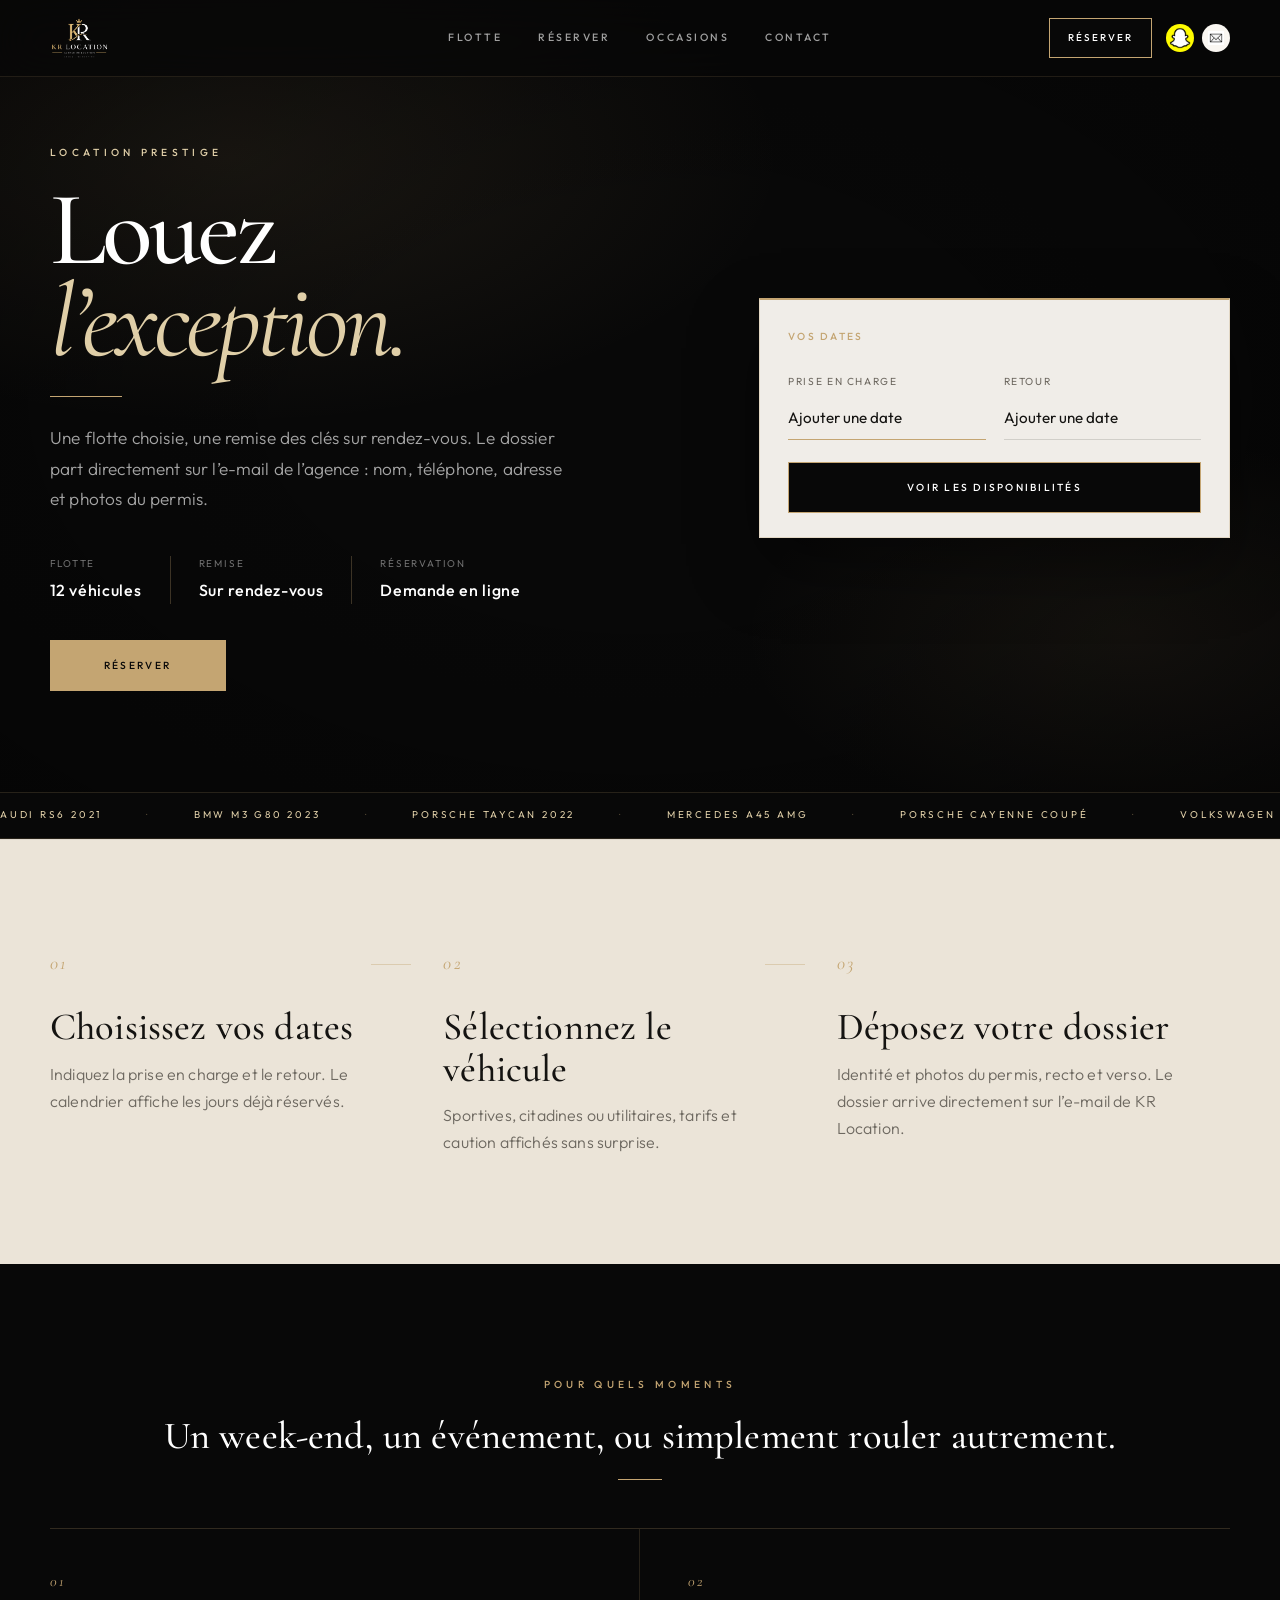
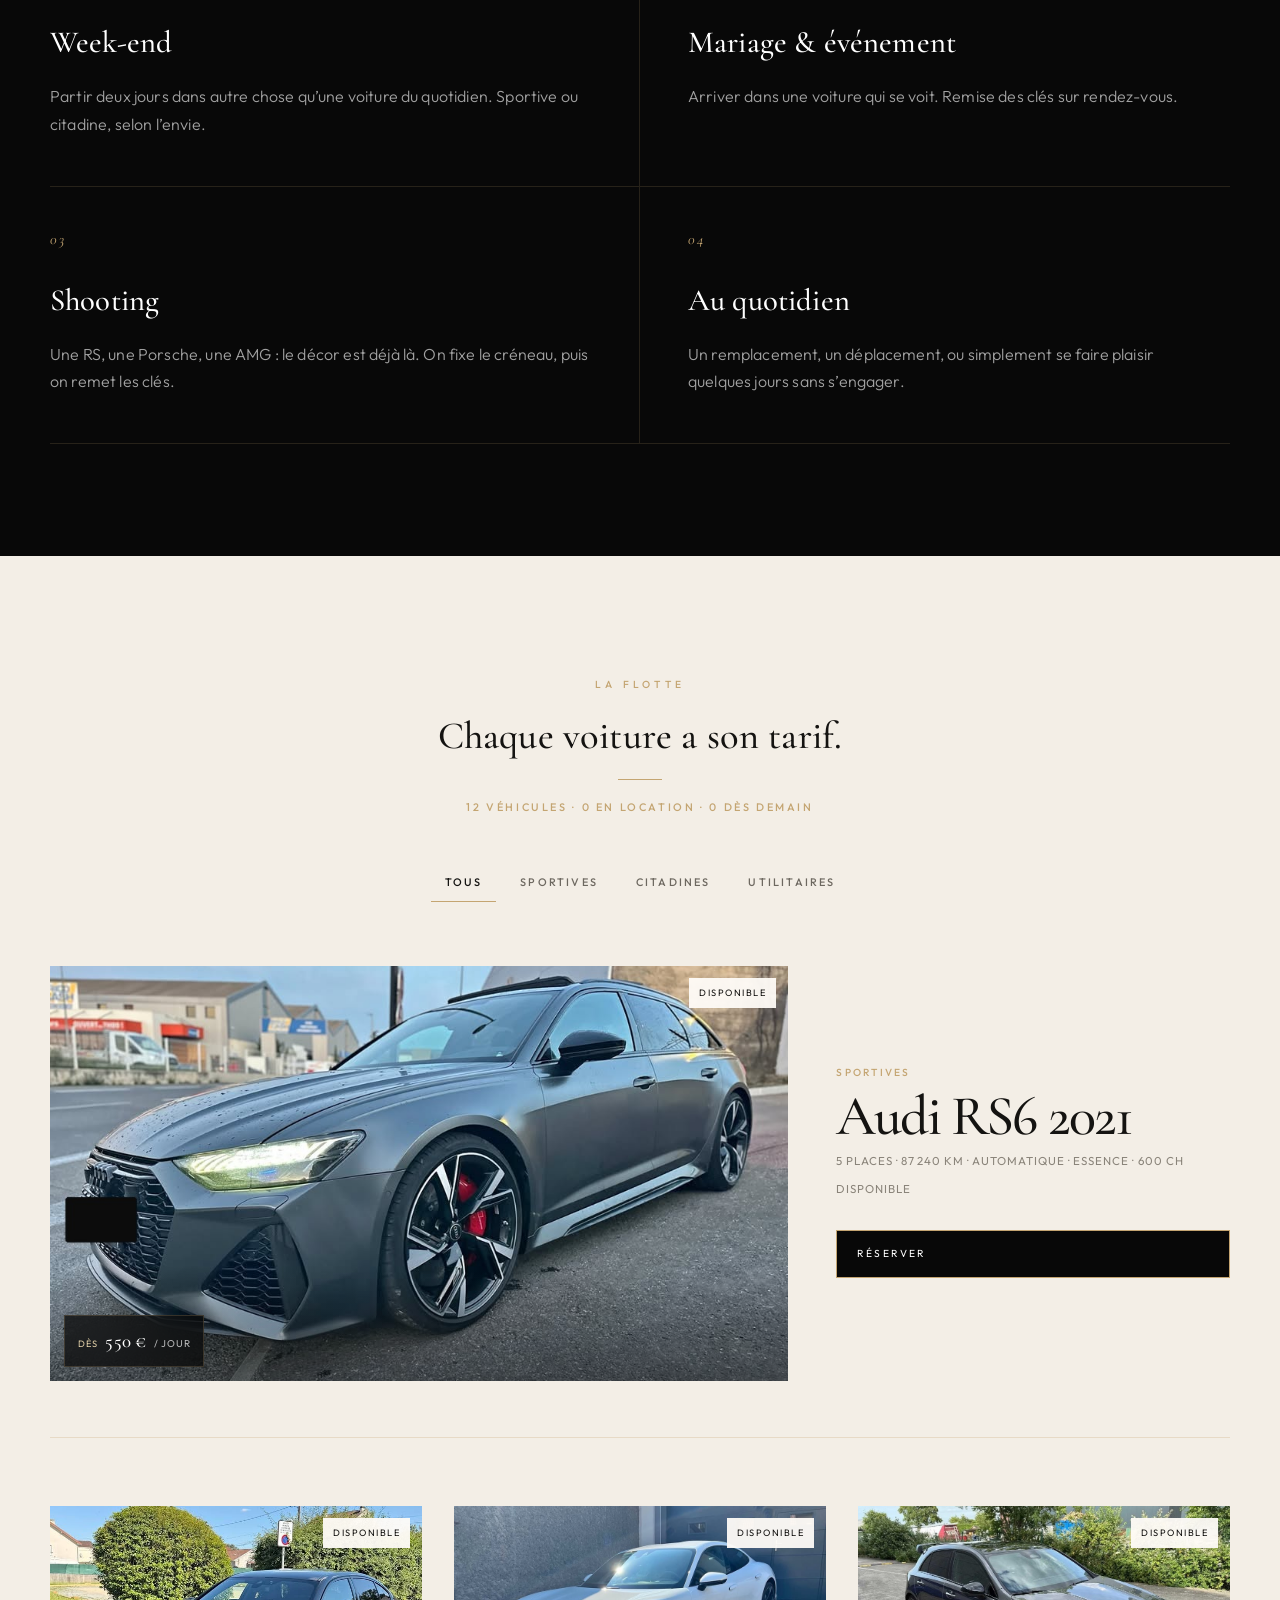
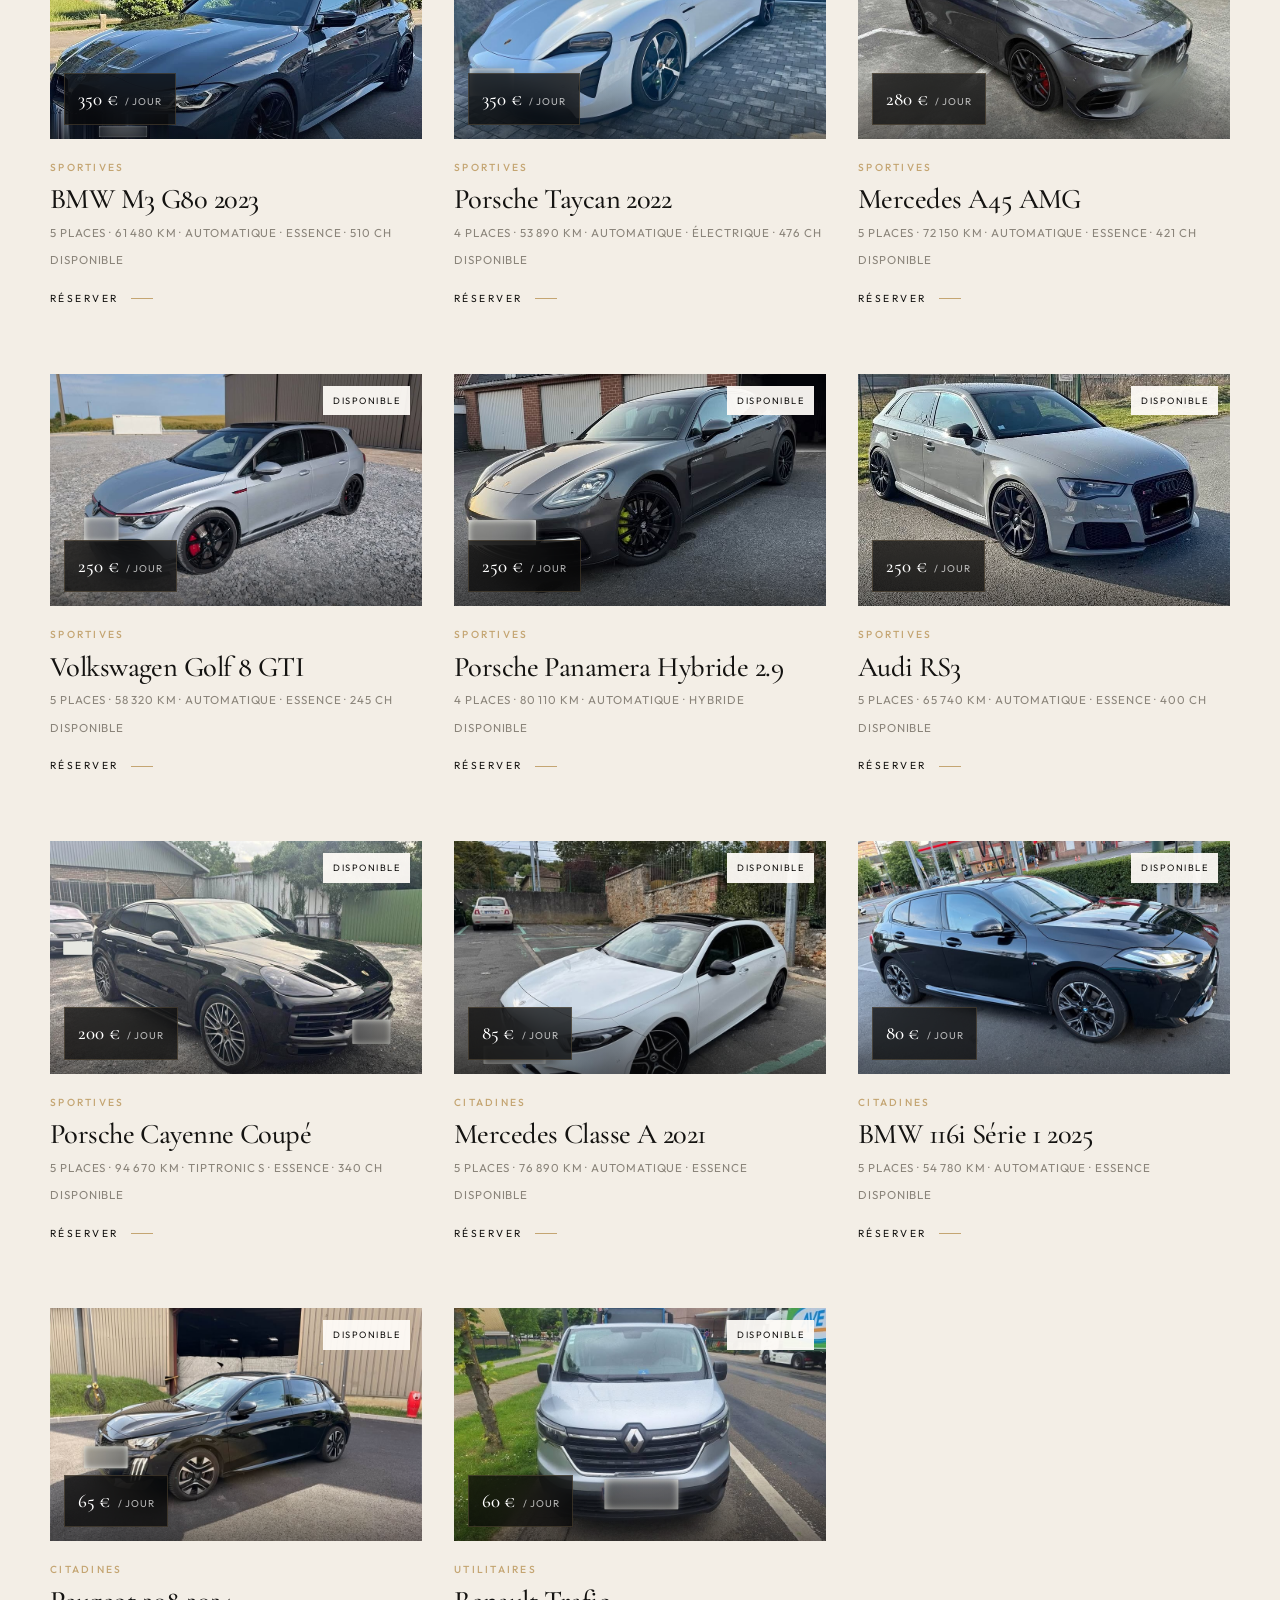
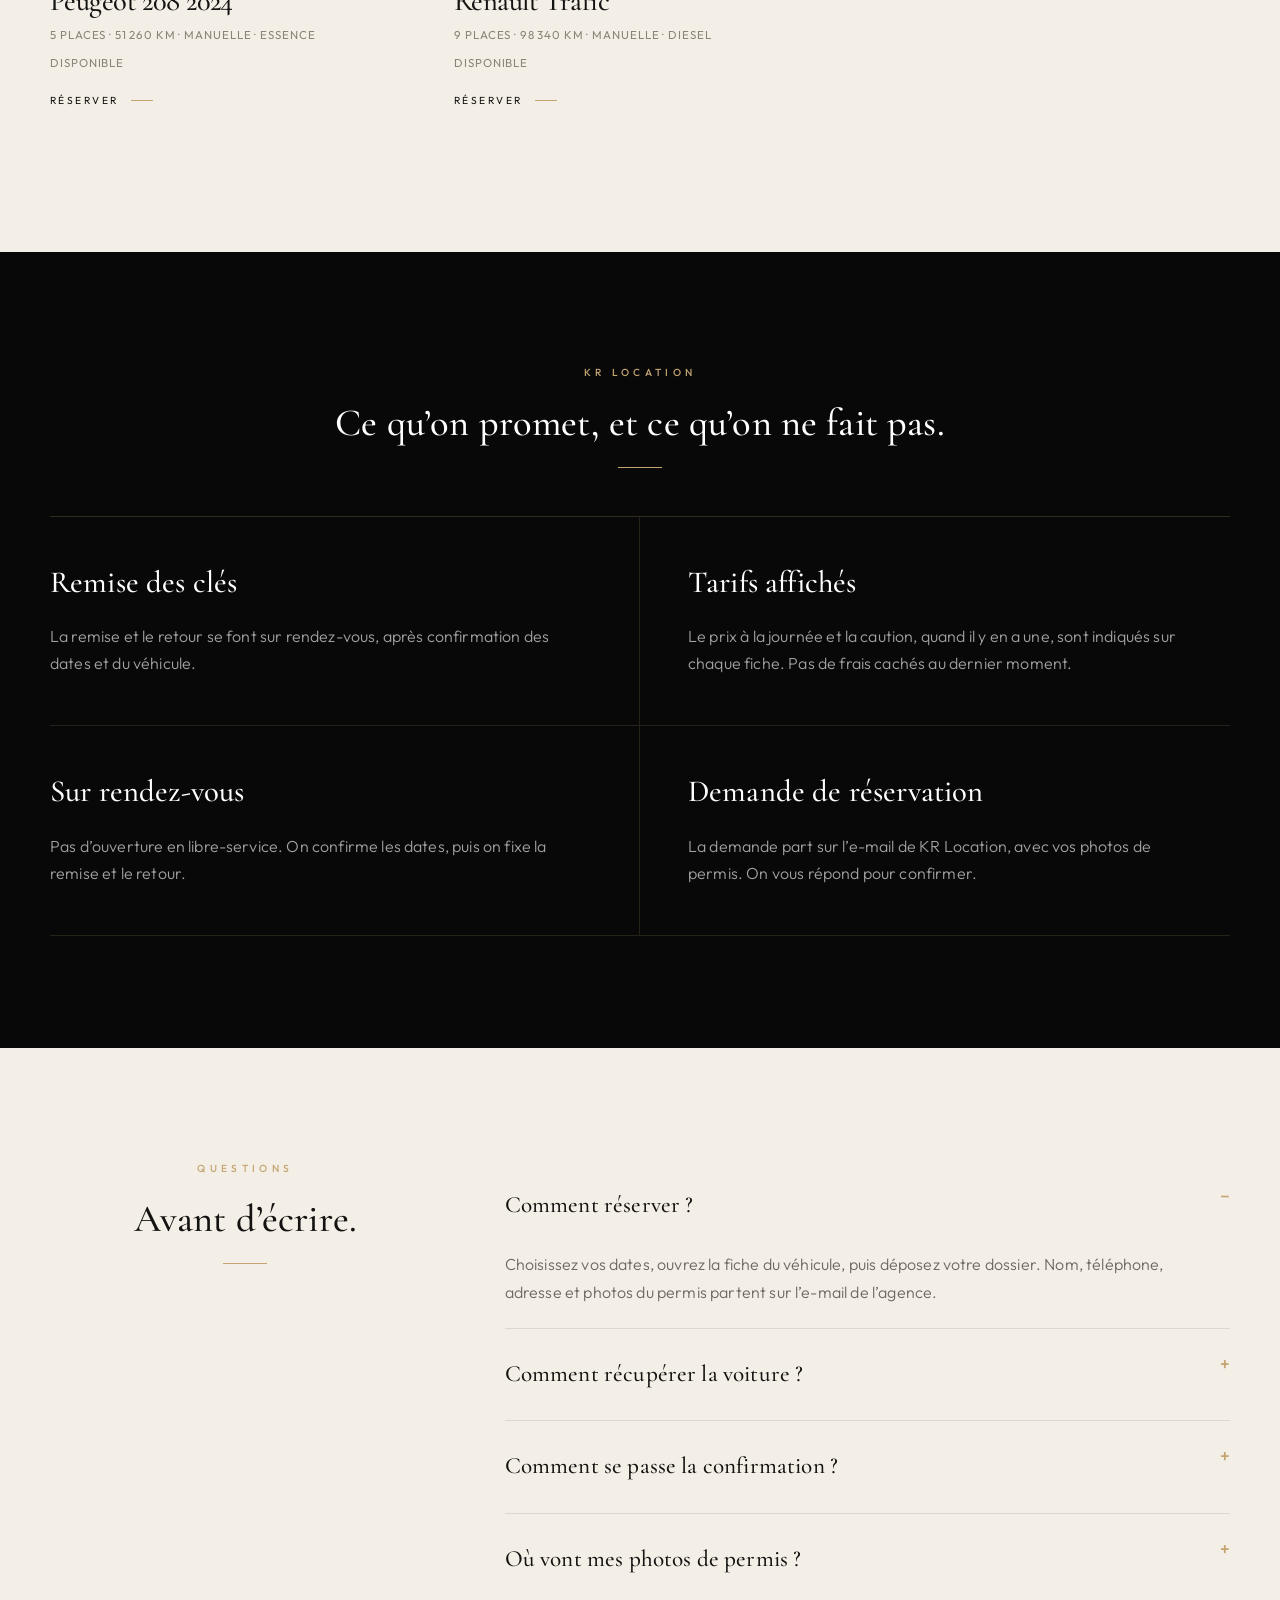
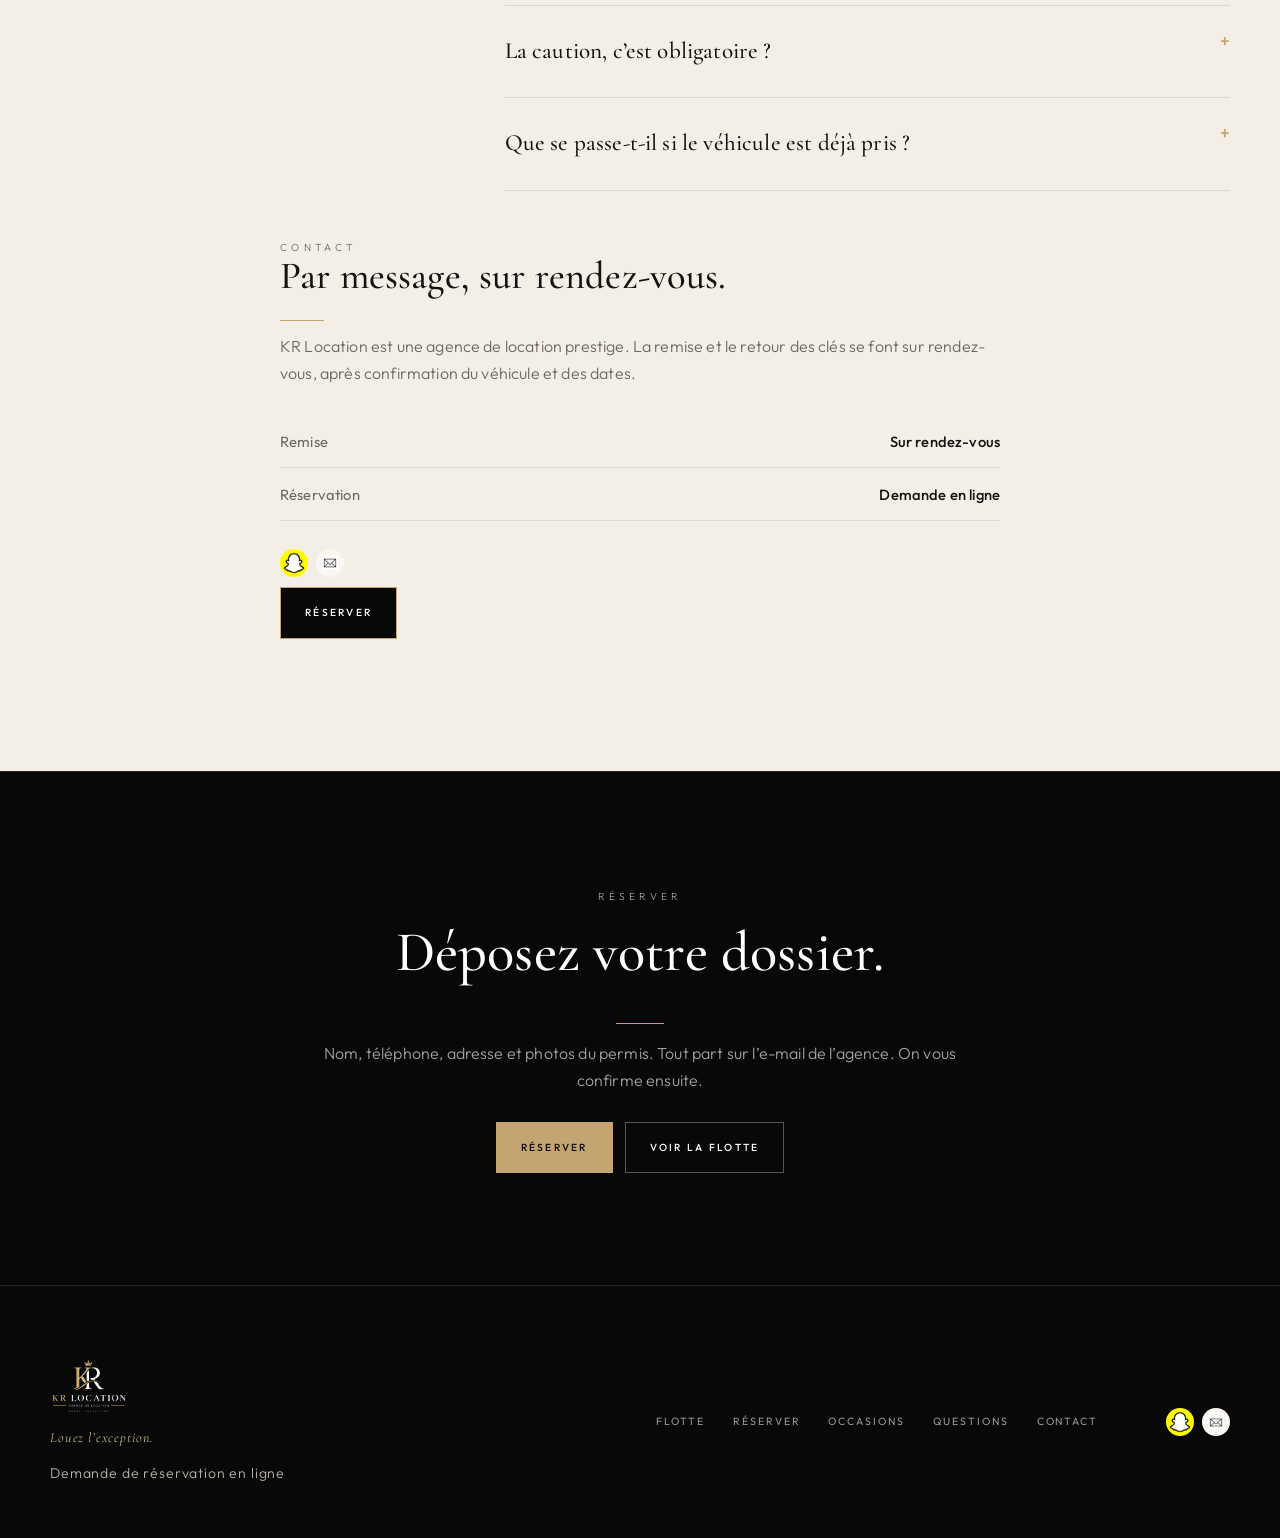
==== resa.html @ e31b3f76 "Publish a fresh booking URL so testers cannot keep the old license-number form. Co-authored-by: Curs" ====
<!DOCTYPE html>
<html lang="fr">
  <head>
    <meta charset="UTF-8" />
    <meta name="viewport" content="width=device-width, initial-scale=1.0" />
    <meta name="theme-color" content="#080808" />
    <meta http-equiv="Cache-Control" content="no-cache, no-store, must-revalidate" />
    <meta http-equiv="Pragma" content="no-cache" />
    <title>KR Location — Louez l’exception.</title>
    <meta
      name="description"
      content="Location de voitures prestige. Dossier en ligne : nom, téléphone, adresse et photos du permis, envoyé sur l’e-mail de KR Location. Remise des clés sur rendez-vous."
    />
    <link rel="preconnect" href="https://fonts.googleapis.com" />
    <link rel="preconnect" href="https://fonts.gstatic.com" crossorigin />
    <link
      href="https://fonts.googleapis.com/css2?family=Cormorant+Garamond:ital,wght@0,400;0,500;0,600;1,400;1,500;1,600&family=Outfit:wght@300;400;500;600&display=swap"
      rel="stylesheet"
    />
    <link rel="icon" type="image/png" href="images/logo.png?v=54" />
    <link rel="stylesheet" href="css/styles.css?v=55" />
  </head>
  <body>
    <div class="toast" id="dossierToast" hidden>
      <strong>Dossier reçu.</strong>
      <span>Nom, téléphone, adresse et photos du permis sont arrivés sur l’e-mail de KR Location.</span>
    </div>
    <div class="loader" id="pageLoader" aria-hidden="true">
      <img src="images/logo.png?v=54" alt="" />
      <span class="loader-line"></span>
    </div>

    <header class="header" id="siteHeader">
      <div class="wrap header-inner">
        <a class="logo" href="#top">
          <img src="images/logo-mark.png?v=54" alt="KR Location" />
        </a>
        <nav class="nav" id="siteNav" aria-label="Navigation principale">
          <a href="#flotte">Flotte</a>
          <a href="#reserver">Réserver</a>
          <a href="#occasions">Occasions</a>
          <a href="#contact">Contact</a>
        </nav>
        <div class="header-actions">
          <a class="btn btn-ghost" href="#reserver">Réserver</a>
          <div class="socials">
            <a class="social" id="snapLink" href="#" target="_blank" rel="noopener" aria-label="Ouvrir Snapchat">
              <img src="images/snapchat.png" alt="" />
            </a>
            <a class="social social-mail" id="mailLink" href="#" aria-label="Ouvrir l’e-mail">
              <img src="images/email.png" alt="" />
            </a>
          </div>
          <button class="menu-btn" id="menuBtn" type="button" aria-label="Ouvrir le menu" aria-expanded="false" aria-controls="siteNav">
            <span></span>
            <span></span>
          </button>
        </div>
      </div>
    </header>

    <section class="hero" id="top">
      <div class="hero-texture" aria-hidden="true"></div>
      <div class="wrap hero-layout">
        <div class="hero-copy">
          <p class="eyebrow hero-eyebrow">Location prestige</p>
          <h1>Louez<br /><em>l’exception.</em></h1>
          <p class="hero-lead">
            Une flotte choisie, une remise des clés sur rendez-vous.
            Le dossier part directement sur l’e-mail de l’agence : nom, téléphone, adresse et photos du permis.
          </p>
          <ul class="hero-facts">
            <li><span>Flotte</span><strong id="heroFleet"></strong></li>
            <li><span>Remise</span><strong>Sur rendez-vous</strong></li>
            <li><span>Réservation</span><strong>Demande en ligne</strong></li>
          </ul>
          <div class="hero-cta">
            <a class="btn btn-gold" href="#reserver">Réserver</a>
          </div>
        </div>
        <form class="datebar" id="reserver" autocomplete="off">
          <p class="datebar-label" id="datebarLabel">Vos dates</p>
          <input type="hidden" id="dateFrom" />
          <input type="hidden" id="dateTo" />
          <button type="button" class="date-field" id="dateFromBtn" data-pick="from">
            <span>Prise en charge</span>
            <strong id="dateFromText">Ajouter une date</strong>
          </button>
          <button type="button" class="date-field" id="dateToBtn" data-pick="to">
            <span>Retour</span>
            <strong id="dateToText">Ajouter une date</strong>
          </button>
          <div class="date-book" id="dateBook" hidden>
            <p class="date-book-hint" id="dateBookHint">Choisissez d’abord le jour de prise en charge, puis glissez jusqu’au retour.</p>
            <div class="calendar" id="heroCalendar"></div>
          </div>
          <button class="btn" type="submit">Voir les disponibilités</button>
        </form>
      </div>
    </section>

    <div class="ticker" aria-hidden="true">
      <div class="ticker-track" id="fleetTicker"></div>
    </div>

    <section class="steps">
      <div class="wrap steps-grid">
        <article data-reveal>
          <span>01</span>
          <h2>Choisissez vos dates</h2>
          <p>Indiquez la prise en charge et le retour. Le calendrier affiche les jours déjà réservés.</p>
        </article>
        <article data-reveal>
          <span>02</span>
          <h2>Sélectionnez le véhicule</h2>
          <p>Sportives, citadines ou utilitaires, tarifs et caution affichés sans surprise.</p>
        </article>
        <article data-reveal>
          <span>03</span>
          <h2>Déposez votre dossier</h2>
          <p>Identité et photos du permis, recto et verso. Le dossier arrive directement sur l’e-mail de KR Location.</p>
        </article>
      </div>
    </section>

    <section class="occasions" id="occasions">
      <div class="wrap">
        <header class="section-head is-dark" data-reveal>
          <p class="eyebrow">Pour quels moments</p>
          <h2>Un week-end, un événement, ou simplement rouler autrement.</h2>
        </header>
        <div class="occasions-grid">
          <article data-reveal>
            <span>01</span>
            <h3>Week-end</h3>
            <p>Partir deux jours dans autre chose qu’une voiture du quotidien. Sportive ou citadine, selon l’envie.</p>
          </article>
          <article data-reveal>
            <span>02</span>
            <h3>Mariage &amp; événement</h3>
            <p>Arriver dans une voiture qui se voit. Remise des clés sur rendez-vous.</p>
          </article>
          <article data-reveal>
            <span>03</span>
            <h3>Shooting</h3>
            <p>Une RS, une Porsche, une AMG : le décor est déjà là. On fixe le créneau, puis on remet les clés.</p>
          </article>
          <article data-reveal>
            <span>04</span>
            <h3>Au quotidien</h3>
            <p>Un remplacement, un déplacement, ou simplement se faire plaisir quelques jours sans s’engager.</p>
          </article>
        </div>
      </div>
    </section>

    <main id="flotte">
      <section class="catalogue">
        <div class="wrap">
          <header class="section-head" data-reveal>
            <p class="eyebrow">La flotte</p>
            <h2>Chaque voiture a son tarif.</h2>
            <p class="count" id="fleetCount"></p>
          </header>
          <div class="filters" id="filters"></div>
          <div class="grid" id="vehicleGrid"></div>
        </div>
      </section>
    </main>

    <section class="promises">
      <div class="wrap">
        <header class="section-head is-dark" data-reveal>
          <p class="eyebrow">KR Location</p>
          <h2>Ce qu’on promet, et ce qu’on ne fait pas.</h2>
        </header>
        <div class="promises-grid">
          <article data-reveal>
            <h3>Remise des clés</h3>
            <p>La remise et le retour se font sur rendez-vous, après confirmation des dates et du véhicule.</p>
          </article>
          <article data-reveal>
            <h3>Tarifs affichés</h3>
            <p>Le prix à la journée et la caution, quand il y en a une, sont indiqués sur chaque fiche. Pas de frais cachés au dernier moment.</p>
          </article>
          <article data-reveal>
            <h3>Sur rendez-vous</h3>
            <p>Pas d’ouverture en libre-service. On confirme les dates, puis on fixe la remise et le retour.</p>
          </article>
          <article data-reveal>
            <h3>Demande de réservation</h3>
            <p>La demande part sur l’e-mail de KR Location, avec vos photos de permis. On vous répond pour confirmer.</p>
          </article>
        </div>
      </div>
    </section>

    <section class="faq" id="faq">
      <div class="wrap faq-layout">
        <header class="section-head is-light" data-reveal>
          <p class="eyebrow">Questions</p>
          <h2>Avant d’écrire.</h2>
        </header>
        <div class="faq-list" data-reveal>
          <details open>
            <summary>Comment réserver ?</summary>
            <p>Choisissez vos dates, ouvrez la fiche du véhicule, puis déposez votre dossier. Nom, téléphone, adresse et photos du permis partent sur l’e-mail de l’agence.</p>
          </details>
          <details>
            <summary>Comment récupérer la voiture ?</summary>
            <p>Uniquement sur rendez-vous, après confirmation. Il n’y a pas de retrait sans échange de messages.</p>
          </details>
          <details>
            <summary>Comment se passe la confirmation ?</summary>
            <p>Après le dossier, on vous écrit pour valider les dates et fixer la remise des clés.</p>
          </details>
          <details>
            <summary>Où vont mes photos de permis ?</summary>
            <p>Elles sont envoyées avec le formulaire, en pièce jointe, sur l’e-mail de KR Location. Uniquement pour traiter la demande.</p>
          </details>
          <details>
            <summary>La caution, c’est obligatoire ?</summary>
            <p>Quand une caution est indiquée sur la fiche, elle s’applique. Si elle n’est pas affichée, on ne l’invente pas : le tarif reste celui de la fiche.</p>
          </details>
          <details>
            <summary>Que se passe-t-il si le véhicule est déjà pris ?</summary>
            <p>Le calendrier et les badges « En location » / « Réservé » le montrent. On vous propose alors un autre créneau, ou un autre véhicule disponible.</p>
          </details>
        </div>
      </div>
    </section>

    <section class="agency" id="contact">
      <div class="wrap agency-grid">
        <div class="agency-copy" data-reveal>
          <p class="eyebrow">Contact</p>
          <h2>Par message, sur rendez-vous.</h2>
          <p>
            KR Location est une agence de location prestige. La remise et le retour des clés
            se font sur rendez-vous, après confirmation du véhicule et des dates.
          </p>
          <ul>
            <li><span>Remise</span><strong>Sur rendez-vous</strong></li>
            <li><span>Réservation</span><strong>Demande en ligne</strong></li>
          </ul>
          <div class="socials">
            <a class="social" id="snapAgency" href="#" target="_blank" rel="noopener" aria-label="Ouvrir Snapchat">
              <img src="images/snapchat.png" alt="" />
            </a>
            <a class="social social-mail" id="mailAgency" href="#" aria-label="Ouvrir l’e-mail">
              <img src="images/email.png" alt="" />
            </a>
          </div>
          <a class="btn" href="#reserver">Réserver</a>
        </div>
      </div>
    </section>

    <section class="cta">
      <div class="wrap cta-inner" data-reveal>
        <p class="eyebrow">Réserver</p>
        <h2>Déposez votre dossier.</h2>
        <p>Nom, téléphone, adresse et photos du permis. Tout part sur l’e-mail de l’agence. On vous confirme ensuite.</p>
        <div class="cta-actions">
          <button class="btn btn-gold" type="button" id="bookingCta">Réserver</button>
          <a class="btn btn-light" href="#flotte">Voir la flotte</a>
        </div>
      </div>
    </section>

    <footer class="footer">
      <div class="wrap footer-grid">
        <div class="footer-brand">
          <img class="footer-logo" src="images/logo-mark.png?v=54" alt="KR Location" />
          <p class="footer-slogan">Louez l’exception.</p>
          <p>Demande de réservation en ligne</p>
        </div>
        <nav class="footer-nav" aria-label="Pied de page">
          <a href="#flotte">Flotte</a>
          <a href="#reserver">Réserver</a>
          <a href="#occasions">Occasions</a>
          <a href="#faq">Questions</a>
          <a href="#contact">Contact</a>
        </nav>
        <div class="socials">
          <a class="social" id="snapFooter" href="#" target="_blank" rel="noopener" aria-label="Ouvrir Snapchat">
            <img src="images/snapchat.png" alt="" />
          </a>
          <a class="social social-mail" id="mailFooter" href="#" aria-label="Ouvrir l’e-mail">
            <img src="images/email.png" alt="" />
          </a>
        </div>
      </div>
    </footer>

    <dialog class="modal" id="vehicleModal">
      <article class="sheet">
        <button class="close" type="button" id="modalClose" aria-label="Fermer"></button>
        <div class="sheet-media">
          <div class="sheet-photo">
            <button class="gallery-nav is-prev" type="button" id="modalPrev" aria-label="Photo précédente"></button>
            <img id="modalImage" alt="" draggable="false" />
            <button class="gallery-nav is-next" type="button" id="modalNext" aria-label="Photo suivante"></button>
          </div>
          <div class="thumbs" id="modalThumbs"></div>
        </div>
        <div class="sheet-body">
          <p class="tag" id="modalCategory"></p>
          <h3 id="modalName"></h3>
          <p id="modalStatus" class="modal-status"></p>
          <p id="modalKm" class="km"></p>
          <p id="modalBlurb" class="blurb"></p>
          <p class="pricing" id="modalPricing" hidden></p>
          <ul id="modalSpecs"></ul>
          <div class="book-box">
            <p class="book-title">Réserver ces dates</p>
            <div class="book-fields">
              <button type="button" class="date-field" id="modalFromBtn" data-pick="from">
                <span>Prise en charge</span>
                <strong id="modalFromText">Ajouter une date</strong>
              </button>
              <button type="button" class="date-field" id="modalToBtn" data-pick="to">
                <span>Retour</span>
                <strong id="modalToText">Ajouter une date</strong>
              </button>
            </div>
            <div class="calendar" id="modalCalendar"></div>
            <p class="book-note" id="modalBookNote"></p>
            <div class="contact-box">
              <button class="btn" type="button" id="openBookingBtn">Réserver</button>
            </div>
          </div>
        </div>
      </article>
    </dialog>

    <dialog class="modal booking-modal" id="bookingModal" aria-labelledby="bookingTitle">
      <article class="booking-sheet">
        <button class="close" type="button" id="bookingClose" aria-label="Fermer"></button>
        <div id="bookingFormWrap">
          <header class="booking-head">
            <p class="eyebrow">Réservation</p>
            <h2 id="bookingTitle">Votre dossier</h2>
            <p class="booking-recap" id="bookingRecap"></p>
          </header>
          <ol class="booking-steps" id="bookingSteps">
            <li class="is-on"><span>01</span> Identité</li>
            <li><span>02</span> Photos</li>
          </ol>
          <form
            class="booking-form"
            id="bookingForm"
            autocomplete="on"
            novalidate
            method="POST"
            enctype="multipart/form-data"
          >
            <input class="hp" type="text" name="_honey" tabindex="-1" autocomplete="off" />
            <input type="hidden" name="_captcha" value="false" />
            <input type="hidden" name="_template" value="table" />
            <input type="hidden" name="_subject" id="bookingSubject" />
            <input type="hidden" name="_next" id="bookingNext" />
            <input type="hidden" name="vehicule_id" id="bookingVehicleId" />
            <input type="hidden" name="Prise_en_charge" id="bookingFromField" />
            <input type="hidden" name="Retour" id="bookingToField" />
            <input type="hidden" name="Agence" value="KR Location" />
            <input type="hidden" name="Véhicule" id="bookingVehicleName" />

            <div class="booking-pane is-on" data-pane="1">
              <p class="booking-kicker">Location</p>
              <div class="booking-grid">
                <label class="field is-full">
                  <span>Véhicule</span>
                  <select name="vehicule" id="bookingVehicle" required>
                    <option value="">Choisir un véhicule</option>
                  </select>
                </label>
              </div>

              <p class="booking-kicker">Conducteur</p>
              <div class="booking-grid">
                <label class="field">
                  <span>Nom</span>
                  <input type="text" name="nom" autocomplete="family-name" required />
                </label>
                <label class="field">
                  <span>Prénom</span>
                  <input type="text" name="prenom" autocomplete="given-name" required />
                </label>
                <label class="field">
                  <span>Téléphone</span>
                  <input type="tel" name="telephone" autocomplete="tel" inputmode="tel" required />
                </label>
                <label class="field is-full">
                  <span>Adresse</span>
                  <input type="text" name="adresse" autocomplete="street-address" required />
                </label>
              </div>
            </div>

            <div class="booking-pane" data-pane="2">
              <p class="booking-note">Seulement deux photos à envoyer : permis recto et permis verso. Rien d’autre à taper.</p>
              <p class="booking-kicker">Photos du permis</p>
              <div class="booking-grid">
                <label class="file-field">
                  <input type="file" name="permis_recto" accept="image/jpeg,image/png,image/webp,image/heic" required />
                  <span>Permis — recto</span>
                  <strong data-file-name>Ajouter une photo</strong>
                  <img data-file-preview alt="" hidden />
                </label>
                <label class="file-field">
                  <input type="file" name="permis_verso" accept="image/jpeg,image/png,image/webp,image/heic" required />
                  <span>Permis — verso</span>
                  <strong data-file-name>Ajouter une photo</strong>
                  <img data-file-preview alt="" hidden />
                </label>
              </div>
              <p class="booking-kicker">Récapitulatif</p>
              <ul class="booking-send-recap" id="bookingSendRecap"></ul>
            </div>

            <p class="booking-error" id="bookingError" role="alert"></p>
            <div class="booking-actions">
              <button class="btn btn-ghost-dark" type="button" id="bookingBack" hidden>Retour</button>
              <button class="btn" type="button" id="bookingNextBtn">Continuer</button>
              <button class="btn btn-gold" type="submit" id="bookingSubmit" hidden>Envoyer le dossier</button>
              <p class="booking-legal">Nom, téléphone, adresse et photos du permis partent sur l’e-mail de KR Location. Ce n’est pas encore une confirmation.</p>
            </div>
          </form>
        </div>
        <div class="booking-done" id="bookingDone" hidden>
          <p class="eyebrow">Dossier reçu</p>
          <h2>Tout est arrivé sur l’e-mail de KR Location.</h2>
          <p>Nom, téléphone, adresse et photos du permis. On vous écrit pour confirmer les dates et fixer la remise des clés.</p>
          <button class="btn" type="button" id="bookingDoneClose">Fermer</button>
        </div>
      </article>
    </dialog>

    <script src="js/vehicles.js?v=55"></script>
    <script src="js/app.js?v=55"></script>
  </body>
</html>
---- css/styles.css ----
:root {
  --gold: #c4a572;
  --gold-soft: #e0cfa8;
  --gold-line: rgba(196, 165, 114, 0.28);
  --ink: #141311;
  --muted: #6d6860;
  --paper: #f3eee6;
  --paper-2: #ebe4d8;
  --white: #faf7f2;
  --black: #080808;
  --serif: "Cormorant Garamond", Georgia, serif;
  --sans: "Outfit", system-ui, sans-serif;
  --ease: cubic-bezier(0.22, 1, 0.36, 1);
}

* {
  box-sizing: border-box;
}

html {
  scroll-behavior: smooth;
  background: var(--black);
}

::selection {
  background: var(--gold);
  color: var(--black);
}

body {
  margin: 0;
  font-family: var(--sans);
  color: var(--ink);
  background: var(--paper);
  line-height: 1.7;
  font-weight: 400;
  letter-spacing: 0.01em;
  -webkit-font-smoothing: antialiased;
}

body.nav-open {
  overflow: hidden;
}

a {
  color: inherit;
  text-decoration: none;
}

img {
  display: block;
  max-width: 100%;
}

button,
input,
select,
textarea {
  font: inherit;
}

:focus-visible {
  outline: 1px solid var(--gold);
  outline-offset: 3px;
}

.wrap {
  width: min(1180px, calc(100% - 64px));
  margin: 0 auto;
}

.loader {
  position: fixed;
  inset: 0;
  z-index: 80;
  display: grid;
  place-items: center;
  align-content: center;
  gap: 22px;
  background: var(--black);
  transition: opacity 0.7s var(--ease), visibility 0.7s var(--ease);
}

.loader img {
  height: 88px;
  width: auto;
}

.loader-line {
  width: 88px;
  height: 1px;
  background: var(--gold);
  transform-origin: left center;
  animation: load-line 1.4s var(--ease) forwards;
}

.loader.is-done {
  opacity: 0;
  visibility: hidden;
  pointer-events: none;
}

@keyframes load-line {
  from {
    transform: scaleX(0);
  }
  to {
    transform: scaleX(1);
  }
}

.header {
  position: fixed;
  top: 0;
  left: 0;
  right: 0;
  z-index: 40;
  background: rgba(8, 8, 8, 0.72);
  backdrop-filter: blur(20px);
  border-bottom: 1px solid rgba(196, 165, 114, 0.14);
  transition: background 0.45s var(--ease), border-color 0.45s var(--ease);
}

.header.is-scrolled,
.header.is-open {
  background: rgba(8, 8, 8, 0.92);
  border-bottom-color: rgba(196, 165, 114, 0.22);
}

.header-inner {
  display: grid;
  grid-template-columns: 1fr auto 1fr;
  align-items: center;
  min-height: 76px;
  gap: 20px;
  transition: min-height 0.45s var(--ease);
}

.header.is-scrolled .header-inner {
  min-height: 64px;
}

.logo {
  justify-self: start;
}

.logo img {
  height: 42px;
  width: auto;
  transition: height 0.45s var(--ease);
}

.header.is-scrolled .logo img {
  height: 36px;
}

.nav {
  display: flex;
  align-items: center;
  justify-content: center;
  gap: 36px;
}

.header-actions {
  display: flex;
  align-items: center;
  justify-content: flex-end;
  gap: 14px;
}

.nav a {
  color: rgba(255, 255, 255, 0.62);
  font-size: 0.66rem;
  letter-spacing: 0.24em;
  text-transform: uppercase;
  font-weight: 500;
  position: relative;
  transition: color 0.25s ease;
}

.nav a::after {
  content: "";
  position: absolute;
  left: 0;
  right: 0;
  bottom: -8px;
  height: 1px;
  background: var(--gold);
  transform: scaleX(0);
  transform-origin: left;
  transition: transform 0.35s var(--ease);
}

.nav a:hover {
  color: #fff;
}

.nav a:hover::after {
  transform: scaleX(1);
}

.btn-ghost {
  display: inline-flex;
  background: transparent;
  color: #fff;
  border-color: rgba(196, 165, 114, 0.5);
  padding: 11px 18px;
}

.btn-ghost:hover {
  background: var(--gold);
  color: var(--black);
  border-color: var(--gold);
}

.socials {
  display: flex;
  align-items: center;
  gap: 8px;
}

.social {
  width: 28px;
  height: 28px;
  border-radius: 50%;
  overflow: hidden;
  display: grid;
  place-items: center;
  background: transparent;
  transition: transform 0.25s var(--ease), opacity 0.25s ease;
}

.social img {
  width: 100%;
  height: 100%;
  object-fit: cover;
}

.social-mail {
  background: var(--white);
  padding: 6px;
}

.social-mail img {
  object-fit: contain;
}

.social:hover {
  transform: translateY(-2px);
  opacity: 0.88;
}

.menu-btn {
  display: none;
  width: 40px;
  height: 40px;
  border: 0;
  background: transparent;
  cursor: pointer;
  position: relative;
}

.menu-btn span {
  position: absolute;
  left: 10px;
  right: 10px;
  height: 1px;
  background: #fff;
  transition: transform 0.3s var(--ease), top 0.3s var(--ease);
}

.menu-btn span:first-child {
  top: 16px;
}

.menu-btn span:last-child {
  top: 24px;
}

.header.is-open .menu-btn span:first-child {
  top: 20px;
  transform: rotate(45deg);
}

.header.is-open .menu-btn span:last-child {
  top: 20px;
  transform: rotate(-45deg);
}

.hero {
  position: relative;
  display: flex;
  align-items: center;
  color: #fff;
  overflow: hidden;
  min-height: min(88vh, 920px);
  padding: 132px 0 88px;
  background:
    radial-gradient(ellipse 90% 70% at 18% 20%, rgba(196, 165, 114, 0.1), transparent 48%),
    radial-gradient(ellipse 60% 50% at 88% 80%, rgba(196, 165, 114, 0.08), transparent 50%),
    #080808;
}

.hero-texture {
  position: absolute;
  inset: 0;
  background: radial-gradient(ellipse at center, transparent 30%, rgba(0, 0, 0, 0.35) 100%);
  pointer-events: none;
}

.hero-layout {
  position: relative;
  z-index: 1;
  display: grid;
  grid-template-columns: minmax(0, 1.15fr) minmax(320px, 0.85fr);
  gap: 72px;
  align-items: center;
  width: min(1180px, calc(100% - 64px));
}

.hero-copy {
  max-width: 40rem;
}

.eyebrow {
  margin: 0 0 22px;
  color: var(--gold);
  letter-spacing: 0.42em;
  text-transform: uppercase;
  font-size: 0.64rem;
  font-weight: 500;
}

.hero-eyebrow {
  color: var(--gold-soft);
  animation: fade-up 1s 0.12s both;
}

.hero-copy h1::after {
  content: "";
  display: block;
  width: 72px;
  height: 1px;
  margin: 28px 0 0;
  background: var(--gold);
}

h1 {
  margin: 0 0 26px;
  font-family: var(--serif);
  font-size: clamp(3.6rem, 8.2vw, 6.6rem);
  font-weight: 500;
  line-height: 0.88;
  letter-spacing: -0.038em;
}

.hero h1 {
  color: #fff;
  animation: fade-up 1s 0.24s both;
}

.hero h1 em {
  font-style: italic;
  color: var(--gold-soft);
  font-weight: 400;
}

.hero-lead {
  margin: 0 0 42px;
  max-width: 32rem;
  color: rgba(255, 255, 255, 0.64);
  font-size: 1.08rem;
  font-weight: 300;
  line-height: 1.75;
  animation: fade-up 1s 0.38s both;
}

.hero-facts {
  display: flex;
  flex-wrap: wrap;
  gap: 28px;
  margin: 0;
  padding: 0;
  list-style: none;
  animation: fade-up 1s 0.5s both;
}

.hero-facts li {
  display: grid;
  gap: 4px;
  padding-right: 28px;
  border-right: 1px solid rgba(196, 165, 114, 0.28);
}

.hero-facts li:last-child {
  padding-right: 0;
  border-right: 0;
}

.hero-facts span {
  font-size: 0.62rem;
  letter-spacing: 0.18em;
  text-transform: uppercase;
  color: rgba(255, 255, 255, 0.42);
}

.hero-facts strong {
  font-weight: 500;
  letter-spacing: 0.04em;
}

.hero-cta {
  margin-top: 36px;
  animation: fade-up 1s 0.58s both;
}

.hero-cta .btn {
  min-width: 176px;
}

@keyframes fade-up {
  from {
    opacity: 0;
    transform: translateY(18px);
  }
  to {
    opacity: 1;
    transform: translateY(0);
  }
}

.datebar {
  display: grid;
  grid-template-columns: 1fr 1fr;
  gap: 18px;
  align-items: end;
  padding: 28px 28px 24px;
  background: rgba(250, 247, 242, 0.96);
  color: var(--ink);
  text-align: left;
  border: 1px solid rgba(196, 165, 114, 0.3);
  border-top: 2px solid var(--gold);
  box-shadow: 0 28px 64px rgba(0, 0, 0, 0.38);
  animation: fade-up 1s 0.56s both;
  position: relative;
  backdrop-filter: blur(18px);
}

.datebar .btn {
  grid-column: 1 / -1;
  margin-top: 4px;
}

.datebar-label {
  grid-column: 1 / -1;
  margin: 0;
  color: var(--gold);
  letter-spacing: 0.22em;
  text-transform: uppercase;
  font-size: 0.64rem;
  font-weight: 500;
  cursor: pointer;
}

.date-field {
  appearance: none;
  width: 100%;
  display: grid;
  gap: 6px;
  margin: 0;
  padding: 10px 0 0;
  border: 0;
  background: transparent;
  color: inherit;
  text-align: left;
  cursor: pointer;
}

.date-field span {
  font-size: 0.64rem;
  letter-spacing: 0.16em;
  text-transform: uppercase;
  color: var(--muted);
}

.date-field strong {
  display: block;
  min-height: 1.4em;
  padding: 8px 0;
  border-bottom: 1px solid rgba(22, 21, 19, 0.14);
  font-weight: 400;
  font-size: 0.95rem;
}

.date-field.is-on strong,
.date-field:hover strong {
  border-bottom-color: var(--gold);
}

.date-book {
  grid-column: 1 / -1;
  padding: 16px 2px 4px;
  border-top: 1px solid rgba(22, 21, 19, 0.08);
}

.date-book-hint {
  margin: 0 0 12px;
  color: var(--muted);
  font-size: 0.78rem;
  font-weight: 300;
}

.btn {
  appearance: none;
  border: 1px solid var(--gold);
  background: var(--black);
  color: #fff;
  padding: 16px 24px;
  letter-spacing: 0.22em;
  text-transform: uppercase;
  font-size: 0.64rem;
  font-weight: 500;
  cursor: pointer;
  transition: background 0.35s ease, color 0.35s ease, transform 0.35s var(--ease), box-shadow 0.35s ease;
  white-space: nowrap;
  display: inline-flex;
  align-items: center;
  justify-content: center;
}

.btn[hidden] {
  display: none !important;
}

.btn:hover {
  background: var(--gold);
  color: var(--black);
  box-shadow: 0 12px 32px rgba(196, 165, 114, 0.28);
}

.btn:disabled {
  opacity: 0.42;
  cursor: not-allowed;
  pointer-events: none;
}

.steps {
  padding: 96px 0;
  background: var(--paper-2);
  border-top: 1px solid rgba(22, 21, 19, 0.05);
}

.steps-grid {
  display: grid;
  grid-template-columns: repeat(3, 1fr);
  gap: 0;
}

.steps article {
  padding: 12px 48px 12px 0;
  position: relative;
}

.steps article:not(:last-child)::after {
  content: "";
  position: absolute;
  top: 28px;
  right: 32px;
  width: 40px;
  height: 1px;
  background: var(--gold);
  opacity: 0.4;
}

.steps article span {
  display: block;
  margin-bottom: 28px;
  color: var(--gold);
  font-family: var(--serif);
  font-size: 1.15rem;
  font-style: italic;
  letter-spacing: 0.12em;
  border: 0;
  width: auto;
  height: auto;
  place-items: unset;
}

.steps h2,
.section-head h2,
.agency-copy h2 {
  margin: 0 0 12px;
  font-family: var(--serif);
  font-size: clamp(1.85rem, 3vw, 2.55rem);
  font-weight: 500;
  line-height: 1.08;
}

.steps p,
.agency-copy > p {
  margin: 0;
  color: var(--muted);
  font-weight: 300;
}

.catalogue {
  padding: 120px 0 132px;
}

.section-head {
  text-align: center;
  margin-bottom: 48px;
}

.section-head h2::after {
  content: "";
  display: block;
  width: 44px;
  height: 1px;
  margin: 22px auto 0;
  background: var(--gold);
}

.count {
  margin: 18px 0 0;
  color: var(--gold);
  font-size: 0.68rem;
  letter-spacing: 0.24em;
  text-transform: uppercase;
  font-weight: 500;
}

.filters {
  display: flex;
  justify-content: center;
  flex-wrap: wrap;
  gap: 10px;
  margin-bottom: 64px;
}

.filters button {
  border: 0;
  border-bottom: 1px solid transparent;
  background: transparent;
  padding: 8px 14px 10px;
  color: var(--muted);
  cursor: pointer;
  font-size: 0.68rem;
  font-weight: 500;
  letter-spacing: 0.2em;
  text-transform: uppercase;
  border-radius: 0;
  transition: color 0.25s ease, border-color 0.25s ease;
}

.filters button:hover {
  color: var(--ink);
  border-color: rgba(196, 165, 114, 0.4);
}

.filters button.active {
  color: var(--ink);
  background: transparent;
  border-bottom-color: var(--gold);
}

.grid {
  display: grid;
  grid-template-columns: repeat(3, 1fr);
  gap: 56px 32px;
}

.card {
  background: transparent;
  cursor: pointer;
  display: flex;
  flex-direction: column;
  min-width: 0;
  transition: transform 0.45s var(--ease);
}

.card:hover {
  transform: translateY(-6px);
}

.card.is-featured {
  grid-column: 1 / -1;
  display: grid;
  grid-template-columns: 1.5fr 0.8fr;
  gap: 0 48px;
  align-items: center;
  padding-bottom: 56px;
  margin-bottom: 12px;
  border-bottom: 1px solid var(--gold-line);
}

.card.is-featured:hover {
  transform: none;
}

.card.is-featured .body {
  align-content: center;
}

.card .media {
  position: relative;
  overflow: hidden;
  background: #0c0c0c;
  margin-bottom: 20px;
  aspect-ratio: 16 / 10;
  transition: box-shadow 0.5s var(--ease);
}

.card.is-featured .media {
  aspect-ratio: 16 / 9;
  margin-bottom: 0;
}

.card:hover .media {
  box-shadow: inset 0 0 0 1px rgba(196, 165, 114, 0.7);
}

.card .media::before {
  content: "";
  position: absolute;
  inset: 0;
  z-index: 2;
}

.card .media::after {
  content: "";
  position: absolute;
  inset: auto 0 0;
  height: 28%;
  z-index: 2;
  background: linear-gradient(180deg, transparent, rgba(11, 11, 11, 0.5));
  pointer-events: none;
}

.price-badge {
  position: absolute;
  left: 14px;
  bottom: 14px;
  z-index: 3;
  pointer-events: none;
  margin: 0;
  display: flex;
  align-items: baseline;
  gap: 7px;
  padding: 9px 13px;
  background: rgba(8, 8, 8, 0.72);
  color: #fff;
  backdrop-filter: blur(14px);
  border: 1px solid rgba(196, 165, 114, 0.22);
}

.price-badge em {
  font-style: normal;
  font-size: 0.58rem;
  letter-spacing: 0.14em;
  text-transform: uppercase;
  color: var(--gold-soft);
}

.price-badge strong {
  font-family: var(--serif);
  font-size: 1.18rem;
  font-weight: 500;
}

.price-badge span {
  font-size: 0.62rem;
  letter-spacing: 0.08em;
  text-transform: uppercase;
  color: rgba(255, 255, 255, 0.7);
}

.status-badge {
  position: absolute;
  top: 12px;
  right: 12px;
  z-index: 3;
  pointer-events: none;
  margin: 0;
  padding: 7px 10px;
  font-size: 0.58rem;
  letter-spacing: 0.16em;
  text-transform: uppercase;
  background: rgba(255, 252, 248, 0.94);
  color: var(--ink);
}

.status-badge.is-busy {
  background: var(--black);
  color: var(--gold-soft);
}

.status-badge.is-out {
  background: #8a4b3a;
  color: #fff6ee;
}

.status-badge.is-soon {
  background: var(--gold);
  color: var(--black);
}

.card .media img {
  width: 100%;
  height: 100%;
  object-fit: cover;
  pointer-events: none;
  user-select: none;
  -webkit-user-select: none;
  -webkit-user-drag: none;
  -webkit-touch-callout: none;
  transition: transform 0.9s var(--ease);
}

.card.photo-contain .media img {
  object-fit: contain;
}

.card:hover .media img {
  transform: scale(1.045);
}

.card:hover .more {
  color: var(--gold);
}

.card .body {
  display: grid;
  gap: 8px;
}

.card.is-featured .body {
  padding: 8px 0 4px;
}

.tag {
  margin: 0;
  color: var(--gold);
  font-size: 0.64rem;
  letter-spacing: 0.22em;
  text-transform: uppercase;
  font-weight: 500;
}

.card h3,
.sheet-body h3 {
  margin: 0;
  font-family: var(--serif);
  font-size: 1.78rem;
  font-weight: 500;
  line-height: 1.08;
  letter-spacing: -0.02em;
}

.card.is-featured h3 {
  font-size: clamp(2.4rem, 4.4vw, 3.8rem);
  line-height: 0.96;
  letter-spacing: -0.035em;
}

.km {
  margin: 0;
  font-size: 0.9rem;
  letter-spacing: 0.04em;
}

.blurb {
  margin: 2px 0 0;
  color: var(--muted);
  font-size: 0.95rem;
  font-weight: 300;
}

.meta {
  margin: 0;
  color: #8a847a;
  font-size: 0.72rem;
  letter-spacing: 0.08em;
  text-transform: uppercase;
}

.pricing {
  margin: 8px 0 0;
  font-family: var(--serif);
}

.pricing strong {
  font-size: 1.5rem;
  font-weight: 500;
}

.pricing span {
  display: block;
  color: var(--muted);
  font-family: var(--sans);
  font-size: 0.8rem;
  margin-top: 2px;
}

.more {
  margin-top: 12px;
  color: var(--ink);
  font-size: 0.64rem;
  letter-spacing: 0.24em;
  text-transform: uppercase;
  display: inline-flex;
  align-items: center;
  gap: 12px;
}

.more::after {
  content: "";
  width: 22px;
  height: 1px;
  background: var(--gold);
  transition: width 0.3s var(--ease);
}

.card:hover .more::after {
  width: 36px;
}

.card.is-featured .more {
  margin-top: 24px;
  border: 1px solid var(--gold);
  background: var(--black);
  color: #fff;
  padding: 14px 20px;
  gap: 0;
}

.card.is-featured .more::after {
  display: none;
}

.card.is-featured:hover .more {
  background: var(--gold);
  color: var(--black);
}

.agency {
  padding: 0 0 132px;
}

.agency-grid {
  max-width: 720px;
}

.agency-copy h2::after {
  content: "";
  display: block;
  width: 44px;
  height: 1px;
  margin: 22px 0 0;
  background: var(--gold);
}

.agency-copy ul {
  list-style: none;
  padding: 0;
  margin: 28px 0;
}

.agency-copy li {
  display: flex;
  justify-content: space-between;
  gap: 16px;
  padding: 14px 0;
  box-shadow: inset 0 -1px 0 rgba(22, 21, 19, 0.08);
  color: var(--muted);
  font-size: 0.92rem;
}

.agency-copy li strong {
  color: var(--ink);
  font-weight: 500;
}

.agency-copy .btn {
  margin-top: 10px;
  width: max-content;
}

#flotte,
#contact,
#reserver,
#occasions,
#faq {
  scroll-margin-top: 88px;
}

.footer {
  background: var(--black);
  color: #b7b2a8;
  padding: 72px 0 52px;
  border-top: 1px solid rgba(196, 165, 114, 0.18);
}

.footer-slogan {
  font-family: var(--serif);
  font-style: italic;
  font-size: 1.45rem;
  color: var(--gold-soft);
  letter-spacing: 0;
}

.footer-grid {
  display: grid;
  grid-template-columns: 1.2fr 1fr auto;
  gap: 32px;
  align-items: center;
}

.footer-brand {
  display: grid;
  gap: 12px;
}

.footer-logo {
  height: 56px;
  width: auto;
}

.footer p {
  margin: 0;
  font-weight: 300;
  letter-spacing: 0.06em;
  font-size: 0.88rem;
}

.footer-nav {
  display: flex;
  gap: 28px;
}

.footer-nav a {
  font-size: 0.66rem;
  letter-spacing: 0.18em;
  text-transform: uppercase;
  color: rgba(255, 255, 255, 0.58);
  transition: color 0.25s ease;
}

.footer-nav a:hover {
  color: var(--gold-soft);
}

.modal {
  border: 0;
  padding: 0;
  background: transparent;
  width: min(1080px, calc(100% - 28px));
  max-height: calc(100vh - 32px);
}

.modal::backdrop {
  background: rgba(8, 8, 8, 0.82);
  backdrop-filter: blur(14px);
}

.modal[open] .sheet {
  animation: sheet-in 0.45s var(--ease);
}

@keyframes sheet-in {
  from {
    opacity: 0;
    transform: translateY(18px);
  }
  to {
    opacity: 1;
    transform: none;
  }
}

.sheet {
  background: var(--white);
  display: grid;
  grid-template-columns: 1.12fr 0.88fr;
  position: relative;
  max-height: calc(100vh - 32px);
  overflow: auto;
  box-shadow: 0 40px 90px rgba(0, 0, 0, 0.45);
}

.sheet-media {
  position: relative;
  background: #0f0f0f;
}

.sheet-photo {
  position: relative;
}

.sheet-photo::after {
  content: "";
  position: absolute;
  inset: 0;
  z-index: 1;
}

.sheet-photo > img {
  width: 100%;
  height: min(52vh, 520px);
  object-fit: cover;
  pointer-events: none;
  user-select: none;
  -webkit-user-select: none;
  -webkit-user-drag: none;
  -webkit-touch-callout: none;
}

.modal.photo-contain .sheet-photo > img {
  object-fit: contain;
}

.gallery-nav {
  position: absolute;
  top: 42%;
  z-index: 2;
  width: 40px;
  height: 40px;
  border: 1px solid rgba(255, 255, 255, 0.18);
  background: rgba(11, 11, 11, 0.45);
  cursor: pointer;
  backdrop-filter: blur(8px);
}

.gallery-nav::before {
  content: "";
  position: absolute;
  top: 50%;
  left: 50%;
  width: 8px;
  height: 8px;
  border-right: 1px solid #fff;
  border-bottom: 1px solid #fff;
}

.gallery-nav.is-prev {
  left: 12px;
}

.gallery-nav.is-prev::before {
  transform: translate(-30%, -50%) rotate(135deg);
}

.gallery-nav.is-next {
  right: 12px;
}

.gallery-nav.is-next::before {
  transform: translate(-70%, -50%) rotate(-45deg);
}

.gallery-nav[hidden] {
  display: none;
}

.close {
  position: absolute;
  top: 14px;
  right: 14px;
  width: 42px;
  height: 42px;
  border: 1px solid rgba(196, 165, 114, 0.28);
  background: var(--white);
  cursor: pointer;
  z-index: 3;
}

.close::before,
.close::after {
  content: "";
  position: absolute;
  left: 12px;
  right: 12px;
  top: 50%;
  height: 1px;
  background: var(--ink);
}

.close::before {
  transform: rotate(45deg);
}

.close::after {
  transform: rotate(-45deg);
}

.thumbs {
  display: flex;
  gap: 8px;
  padding: 12px;
  overflow-x: auto;
}

.thumbs:empty {
  display: none;
}

.thumb {
  position: relative;
  width: 68px;
  height: 50px;
  padding: 0;
  border: 0;
  background: #1a1a1a;
  cursor: pointer;
  flex: 0 0 auto;
  opacity: 0.5;
  transition: opacity 0.2s ease;
}

.thumb::after {
  content: "";
  position: absolute;
  inset: 0;
}

.thumb.active,
.thumb:hover {
  opacity: 1;
}

.thumb.active {
  outline: 1px solid var(--gold);
}

.thumb img {
  width: 100%;
  height: 100%;
  object-fit: cover;
  pointer-events: none;
  user-select: none;
  -webkit-user-select: none;
  -webkit-user-drag: none;
  -webkit-touch-callout: none;
}

.sheet-body {
  padding: 40px 36px 36px;
}

.modal-status {
  margin: 8px 0 0;
  font-size: 0.68rem;
  letter-spacing: 0.16em;
  text-transform: uppercase;
  color: var(--gold);
}

.modal-status.is-busy {
  color: var(--gold);
}

.modal-status.is-out {
  color: #8a4b3a;
}

.modal-status.is-soon {
  color: var(--gold);
}

.sheet-body ul {
  list-style: none;
  padding: 0;
  margin: 22px 0 24px;
}

.sheet-body li {
  display: flex;
  justify-content: space-between;
  padding: 11px 0;
  color: var(--muted);
  font-size: 0.92rem;
  box-shadow: inset 0 -1px 0 rgba(22, 21, 19, 0.08);
}

.sheet-body li strong {
  color: var(--ink);
  font-weight: 500;
}

.book-box {
  padding-top: 8px;
}

.book-title {
  margin: 0 0 14px;
  letter-spacing: 0.16em;
  text-transform: uppercase;
  font-size: 0.68rem;
}

.book-fields {
  display: grid;
  grid-template-columns: 1fr 1fr;
  gap: 16px;
  margin-bottom: 18px;
}

.calendar {
  margin-bottom: 12px;
}

.cal-head {
  display: flex;
  align-items: center;
  justify-content: space-between;
  margin-bottom: 12px;
}

.cal-head strong {
  font-family: var(--serif);
  font-size: 1.2rem;
  font-weight: 500;
  text-transform: capitalize;
}

.cal-head button {
  width: 34px;
  height: 34px;
  border: 1px solid rgba(22, 21, 19, 0.1);
  background: transparent;
  color: var(--ink);
  cursor: pointer;
}

.cal-week,
.cal-days {
  display: grid;
  grid-template-columns: repeat(7, 1fr);
  gap: 4px;
  text-align: center;
}

.cal-week span {
  font-size: 0.6rem;
  letter-spacing: 0.08em;
  text-transform: uppercase;
  color: var(--muted);
}

.cal-days button {
  height: 36px;
  border: 0;
  background: transparent;
  color: var(--ink);
  cursor: pointer;
  font-size: 0.82rem;
  border-radius: 50%;
  user-select: none;
}

.cal-days button:hover:not(:disabled):not(.is-picked):not(.is-range) {
  background: rgba(196, 165, 114, 0.16);
}

.cal-days button.is-muted {
  color: #c5c0b6;
}

.cal-days button.is-booked {
  color: #c5c0b6;
  text-decoration: line-through;
  cursor: not-allowed;
  background: transparent;
}

.cal-days button.is-today:not(.is-picked):not(.is-range) {
  box-shadow: inset 0 0 0 1px rgba(196, 165, 114, 0.55);
}

.cal-days button.is-range {
  background: #e8d4a4;
  color: var(--black);
}

.cal-days button.is-picked {
  background: var(--gold);
  color: var(--black);
}

.book-note {
  min-height: 1.4em;
  margin: 0 0 16px;
  color: var(--muted);
  font-size: 0.85rem;
  font-weight: 300;
}

.book-note.is-busy {
  color: #8a4b3a;
}

.contact-box {
  display: flex;
  align-items: center;
  justify-content: space-between;
  gap: 16px;
  flex-wrap: wrap;
  padding-top: 10px;
  border-top: 1px solid rgba(22, 21, 19, 0.08);
}

.contact-box .btn {
  width: 100%;
}

.contact-box span {
  letter-spacing: 0.12em;
  text-transform: uppercase;
  font-size: 0.68rem;
}

.contact-box.is-disabled {
  opacity: 0.38;
  pointer-events: none;
}

.booking-modal {
  width: min(760px, calc(100% - 28px));
}

.booking-sheet {
  background: var(--white);
  position: relative;
  max-height: calc(100vh - 32px);
  overflow: auto;
  padding: 48px 48px 40px;
}

.booking-head {
  margin-bottom: 28px;
  padding-right: 36px;
}

.booking-head h2 {
  margin: 8px 0 10px;
  font-family: var(--serif);
  font-size: clamp(1.8rem, 3vw, 2.6rem);
  font-weight: 500;
}

.booking-recap {
  margin: 0;
  color: var(--muted);
  font-weight: 300;
}

.booking-kicker {
  margin: 28px 0 14px;
  letter-spacing: 0.2em;
  text-transform: uppercase;
  font-size: 0.64rem;
  color: var(--gold);
}

.booking-grid {
  display: grid;
  grid-template-columns: 1fr 1fr;
  gap: 18px 20px;
}

.field,
.file-field {
  display: grid;
  gap: 6px;
  min-width: 0;
}

.field.is-full,
.file-field.is-full,
.check.is-full {
  grid-column: 1 / -1;
}

.field span,
.file-field span {
  font-size: 0.64rem;
  letter-spacing: 0.16em;
  text-transform: uppercase;
  color: #5a554d;
}

.field input,
.field select,
.field textarea {
  width: 100%;
  margin: 0;
  padding: 8px 0;
  border: 0;
  border-bottom: 1px solid rgba(22, 21, 19, 0.14);
  background: transparent;
  color: var(--ink);
  border-radius: 0;
}

.field textarea {
  resize: vertical;
  min-height: 84px;
}

.field input:focus,
.field select:focus,
.field textarea:focus {
  outline: none;
  border-bottom-color: var(--gold);
}

.field select {
  appearance: none;
  background-image: linear-gradient(45deg, transparent 50%, var(--gold) 50%),
    linear-gradient(135deg, var(--gold) 50%, transparent 50%);
  background-position: calc(100% - 12px) calc(50% + 3px), calc(100% - 6px) calc(50% + 3px);
  background-size: 6px 6px, 6px 6px;
  background-repeat: no-repeat;
  padding-right: 28px;
}

.file-field {
  position: relative;
  padding: 16px 16px 14px;
  border: 1px dashed rgba(22, 21, 19, 0.18);
  cursor: pointer;
  transition: border-color 0.25s ease, background 0.25s ease;
}

.file-field:hover,
.file-field.has-file {
  border-color: var(--gold);
  background: rgba(196, 165, 114, 0.08);
}

.file-field[hidden] {
  display: none;
}

.file-field input {
  position: absolute;
  inset: 0;
  opacity: 0;
  cursor: pointer;
}

.file-field strong {
  font-weight: 400;
  font-size: 0.92rem;
  color: var(--ink);
  overflow: hidden;
  text-overflow: ellipsis;
  white-space: nowrap;
}

.check {
  display: flex;
  align-items: flex-start;
  gap: 12px;
  color: var(--muted);
  font-size: 0.82rem;
  font-weight: 300;
  line-height: 1.55;
}

.check input {
  margin-top: 4px;
  accent-color: var(--gold);
  flex: 0 0 auto;
}

.booking-error {
  min-height: 1.3em;
  margin: 18px 0 0;
  color: #8a4b3a;
  font-size: 0.88rem;
}

.booking-actions {
  margin-top: 22px;
  display: grid;
  grid-template-columns: auto 1fr;
  gap: 12px;
}

.booking-actions .btn {
  width: 100%;
}

.booking-legal {
  margin: 0;
  color: var(--muted);
  font-size: 0.78rem;
  font-weight: 300;
  text-align: center;
}

.hp {
  position: absolute;
  left: -9999px;
  height: 0;
  width: 0;
  opacity: 0;
}

.booking-done {
  text-align: center;
  padding: 48px 12px 16px;
}

.booking-done h2 {
  margin: 8px 0 14px;
  font-family: var(--serif);
  font-size: clamp(1.8rem, 3vw, 2.6rem);
  font-weight: 500;
}

.booking-done p {
  margin: 0 auto 28px;
  max-width: 28rem;
  color: var(--muted);
  font-weight: 300;
}

.booking-done .eyebrow {
  margin-bottom: 8px;
}

.booking-done .btn {
  width: auto;
  min-width: 180px;
  margin: 0 auto;
}

.empty {
  grid-column: 1 / -1;
  color: var(--muted);
  text-align: center;
  padding: 40px 0;
}

[data-reveal] {
  opacity: 0;
  transform: translateY(22px);
  transition: opacity 0.7s var(--ease), transform 0.7s var(--ease);
  transition-delay: var(--d, 0ms);
}

[data-reveal].is-in {
  opacity: 1;
  transform: none;
}

.ticker {
  background: var(--black);
  color: var(--gold-soft);
  overflow: hidden;
  border-top: 1px solid rgba(196, 165, 114, 0.16);
  border-bottom: 1px solid rgba(196, 165, 114, 0.16);
  padding: 14px 0;
}

.ticker-track {
  display: flex;
  align-items: center;
  gap: 44px;
  width: max-content;
  animation: ticker 52s linear infinite;
}

.ticker-track span {
  font-size: 0.62rem;
  letter-spacing: 0.28em;
  text-transform: uppercase;
  white-space: nowrap;
}

.ticker-track span::after {
  content: "·";
  margin-left: 44px;
  color: rgba(196, 165, 114, 0.4);
}

@keyframes ticker {
  from {
    transform: translateX(0);
  }
  to {
    transform: translateX(-50%);
  }
}

.occasions,
.promises,
.cta {
  background: var(--black);
  color: #fff;
  padding: 112px 0;
}

.section-head.is-dark h2 {
  color: #fff;
}

.occasions-grid,
.promises-grid {
  display: grid;
  grid-template-columns: 1fr 1fr;
  gap: 0;
  border-top: 1px solid rgba(196, 165, 114, 0.22);
}

.occasions-grid article,
.promises-grid article {
  padding: 40px 40px 48px 0;
  border: 0;
  border-bottom: 1px solid rgba(196, 165, 114, 0.16);
  min-height: 0;
  transition: background 0.4s var(--ease), transform 0.4s var(--ease);
}

.occasions-grid article:nth-child(odd),
.promises-grid article:nth-child(odd) {
  padding-right: 48px;
  border-right: 1px solid rgba(196, 165, 114, 0.16);
}

.occasions-grid article:nth-child(even),
.promises-grid article:nth-child(even) {
  padding-left: 48px;
}

.occasions-grid article:hover,
.promises-grid article:hover {
  border-color: rgba(196, 165, 114, 0.16);
  background: transparent;
  transform: none;
}

.occasions-grid span {
  display: block;
  margin-bottom: 22px;
  color: var(--gold);
  font-family: var(--serif);
  font-size: 0.95rem;
  font-style: italic;
  letter-spacing: 0.16em;
}

.occasions-grid h3,
.promises-grid h3 {
  margin: 0 0 14px;
  font-family: var(--serif);
  font-size: clamp(1.7rem, 2.4vw, 2.15rem);
  font-weight: 500;
}

.occasions-grid p,
.promises-grid p,
.cta p {
  margin: 0;
  color: rgba(255, 255, 255, 0.62);
  font-weight: 300;
}

.faq {
  padding: 112px 0 48px;
}

.faq-layout {
  display: grid;
  grid-template-columns: 0.7fr 1.3fr;
  gap: 64px;
  align-items: start;
}

.faq-list {
  display: grid;
  gap: 0;
}

.faq details {
  border-bottom: 1px solid rgba(22, 21, 19, 0.1);
}

.faq summary {
  cursor: pointer;
  list-style: none;
  padding: 26px 0;
  font-family: var(--serif);
  font-size: 1.45rem;
  font-weight: 500;
  display: flex;
  justify-content: space-between;
  gap: 16px;
}

.faq summary::-webkit-details-marker {
  display: none;
}

.faq summary::after {
  content: "+";
  color: var(--gold);
  font-family: var(--sans);
  font-size: 1.1rem;
  line-height: 1;
}

.faq details[open] summary::after {
  content: "–";
}

.faq details p {
  margin: 0 0 22px;
  color: var(--muted);
  font-weight: 300;
  max-width: 42rem;
}

.cta {
  padding: 108px 0;
  border-top: 1px solid rgba(196, 165, 114, 0.16);
}

.cta-inner {
  text-align: center;
  max-width: 42rem;
  padding: 8px 0 4px;
}

.cta-inner h2::after {
  content: "";
  display: block;
  width: 48px;
  height: 1px;
  margin: 22px auto 0;
  background: var(--gold);
}

.cta-inner h2 {
  margin: 0 0 16px;
  font-family: var(--serif);
  font-size: clamp(2.2rem, 4.4vw, 3.6rem);
  font-weight: 500;
  color: #fff;
}

.cta-actions {
  display: flex;
  justify-content: center;
  gap: 12px;
  margin-top: 28px;
  flex-wrap: wrap;
}

.btn-gold {
  background: var(--gold);
  color: var(--black);
}

.btn-light {
  background: transparent;
  color: #fff;
  border-color: rgba(255, 255, 255, 0.32);
}

.btn-gold:hover {
  background: var(--white);
  color: var(--black);
  border-color: var(--white);
}

.btn-light:hover {
  background: var(--gold);
  color: var(--black);
}

@media (max-width: 980px) {
  .wrap,
  .hero-layout {
    width: calc(100% - 36px);
  }

  .btn-ghost {
    display: inline-flex;
    padding: 9px 14px;
    font-size: 0.58rem;
  }

  .header-inner {
    display: flex;
    justify-content: space-between;
  }

  .hero {
    min-height: 0;
    padding: 136px 0 72px;
  }

  .hero-layout,
  .steps-grid,
  .agency-grid,
  .grid,
  .footer-grid,
  .occasions-grid,
  .promises-grid,
  .faq-layout {
    grid-template-columns: 1fr 1fr;
  }

  .card.is-featured {
    grid-template-columns: 1fr;
    gap: 22px 0;
    padding-bottom: 32px;
  }

  .occasions-grid article:nth-child(odd),
  .promises-grid article:nth-child(odd),
  .occasions-grid article:nth-child(even),
  .promises-grid article:nth-child(even) {
    padding: 28px 20px 32px 0;
    border-right: 0;
  }

  .occasions-grid article:nth-child(odd),
  .promises-grid article:nth-child(odd) {
    padding-right: 24px;
    border-right: 1px solid rgba(196, 165, 114, 0.16);
  }

  .occasions-grid article:nth-child(even),
  .promises-grid article:nth-child(even) {
    padding-left: 24px;
  }

  .booking-sheet {
    padding: 32px 24px 28px;
  }

  .hero-layout {
    gap: 40px;
  }

  .steps article:not(:last-child)::after {
    display: none;
  }

  .grid {
    gap: 40px 24px;
  }

  .sheet {
    grid-template-columns: 1fr;
  }

  .footer-grid {
    text-align: left;
  }
}

@media (max-width: 720px) {
  .menu-btn {
    display: block;
  }

  .header-inner {
    display: flex;
    justify-content: space-between;
  }

  .header-actions .socials {
    display: none;
  }

  .nav {
    position: absolute;
    top: 100%;
    left: 0;
    right: 0;
    display: none;
    flex-direction: column;
    gap: 0;
    padding: 12px 18px 20px;
    background: rgba(8, 8, 8, 0.97);
    border-bottom: 1px solid rgba(196, 165, 114, 0.12);
  }

  .header.is-open .nav {
    display: flex;
  }

  .nav a {
    padding: 14px 4px;
    font-size: 0.78rem;
  }

  .nav a::after {
    display: none;
  }

  .hero {
    min-height: 0;
    padding: 124px 0 56px;
  }

  .hero-layout,
  .datebar,
  .steps-grid,
  .agency-grid,
  .grid,
  .book-fields,
  .footer-grid,
  .occasions-grid,
  .promises-grid,
  .faq-layout,
  .booking-grid {
    grid-template-columns: 1fr;
  }

  .hero-facts {
    gap: 20px;
  }

  .hero-facts li {
    padding-right: 0;
    border-right: 0;
  }

  .occasions,
  .promises,
  .cta,
  .faq,
  .steps,
  .catalogue {
    padding: 64px 0 80px;
  }

  .occasions-grid article:nth-child(odd),
  .promises-grid article:nth-child(odd),
  .occasions-grid article:nth-child(even),
  .promises-grid article:nth-child(even) {
    padding: 28px 0 32px;
    border-right: 0;
  }

  .steps article {
    padding-right: 0;
  }

  .filters {
    justify-content: flex-start;
    margin-bottom: 40px;
    overflow-x: auto;
    flex-wrap: nowrap;
    padding-bottom: 8px;
  }

  .filters button {
    white-space: nowrap;
  }

  .footer-nav {
    flex-direction: column;
    gap: 12px;
  }

  .gallery-nav {
    display: none;
  }
}

@media (min-width: 981px) {
  .btn-ghost {
    display: inline-flex;
    align-items: center;
    padding: 11px 18px;
    font-size: 0.62rem;
    letter-spacing: 0.2em;
  }
}

.toast {
  position: fixed;
  top: 88px;
  left: 50%;
  z-index: 70;
  display: grid;
  gap: 4px;
  width: min(440px, calc(100% - 32px));
  padding: 16px 18px;
  background: var(--black);
  color: #fff;
  border: 1px solid rgba(196, 165, 114, 0.4);
  box-shadow: 0 18px 48px rgba(0, 0, 0, 0.28);
  transform: translateX(-50%);
  animation: fade-up 0.5s var(--ease);
}

.toast[hidden] {
  display: none;
}

.toast strong {
  font-size: 0.72rem;
  letter-spacing: 0.18em;
  text-transform: uppercase;
  color: var(--gold-soft);
  font-weight: 500;
}

.toast span {
  color: rgba(255, 255, 255, 0.72);
  font-size: 0.9rem;
  font-weight: 300;
}

.booking-steps {
  display: grid;
  grid-template-columns: repeat(2, 1fr);
  gap: 8px;
  margin: 0 0 28px;
  padding: 0;
  list-style: none;
}

.booking-steps li {
  display: flex;
  align-items: center;
  gap: 10px;
  padding-bottom: 10px;
  border-bottom: 1px solid rgba(22, 21, 19, 0.1);
  color: var(--muted);
  font-size: 0.68rem;
  letter-spacing: 0.16em;
  text-transform: uppercase;
}

.booking-steps li span {
  display: grid;
  place-items: center;
  flex: 0 0 auto;
  width: 30px;
  height: 30px;
  border: 1px solid rgba(196, 165, 114, 0.45);
  border-radius: 50%;
  color: var(--gold);
  font-family: var(--serif);
  font-size: 0.72rem;
  font-style: italic;
}

.booking-steps li.is-on {
  color: var(--ink);
  border-bottom-color: var(--gold);
}

.booking-steps li.is-on span {
  background: var(--gold);
  color: var(--black);
  border-color: var(--gold);
}

.booking-steps li.is-done {
  color: var(--ink);
}

.booking-steps li.is-done span {
  background: var(--ink);
  color: #fff;
  border-color: var(--ink);
}

.booking-pane {
  display: none;
}

.booking-pane.is-on {
  display: block;
  animation: fade-up 0.45s var(--ease);
}

.booking-note {
  margin: 0 0 18px;
  color: var(--muted);
  font-size: 0.9rem;
  font-weight: 300;
}

.booking-send-recap {
  margin: 0 0 28px;
  padding: 0;
  list-style: none;
  border: 1px solid rgba(196, 165, 114, 0.28);
  background: rgba(196, 165, 114, 0.04);
}

.booking-send-recap li {
  display: flex;
  justify-content: space-between;
  gap: 16px;
  padding: 12px 16px;
  border-bottom: 1px solid rgba(22, 21, 19, 0.08);
}

.booking-send-recap li:last-child {
  border-bottom: 0;
}

.booking-send-recap span {
  color: var(--muted);
  font-size: 0.62rem;
  letter-spacing: 0.16em;
  text-transform: uppercase;
}

.booking-send-recap strong {
  font-weight: 500;
  text-align: right;
}

.file-field img[data-file-preview] {
  display: none;
  width: 100%;
  height: 88px;
  object-fit: cover;
  background: #111;
}

.file-field.has-file img[data-file-preview]:not([hidden]) {
  display: block;
}

.btn-ghost-dark {
  background: transparent;
  color: var(--ink);
  border-color: rgba(22, 21, 19, 0.18);
}

.btn-ghost-dark:hover {
  background: var(--ink);
  color: #fff;
  border-color: var(--ink);
}

.booking-actions {
  grid-template-columns: auto 1fr;
}

.booking-actions .booking-legal,
.booking-error {
  grid-column: 1 / -1;
}

.booking-actions #bookingNextBtn,
.booking-actions #bookingSubmit {
  width: 100%;
}

#bookingBack[hidden] ~ #bookingNextBtn:not([hidden]),
#bookingBack[hidden] ~ #bookingSubmit:not([hidden]) {
  grid-column: 1 / -1;
}

.booking-sheet.is-sending::after {
  content: "Envoi du dossier…";
  position: absolute;
  inset: 0;
  z-index: 6;
  display: grid;
  place-items: center;
  background: rgba(255, 252, 248, 0.88);
  color: var(--ink);
  letter-spacing: 0.18em;
  text-transform: uppercase;
  font-size: 0.72rem;
}

@media (prefers-reduced-motion: reduce) {
  .header,
  .card .media img,
  .more::after,
  .filters button,
  .loader,
  [data-reveal],
  .modal[open] .sheet {
    animation: none;
    transition: none;
  }

  .ticker-track {
    animation: none;
  }

  [data-reveal] {
    opacity: 1;
    transform: none;
  }
}
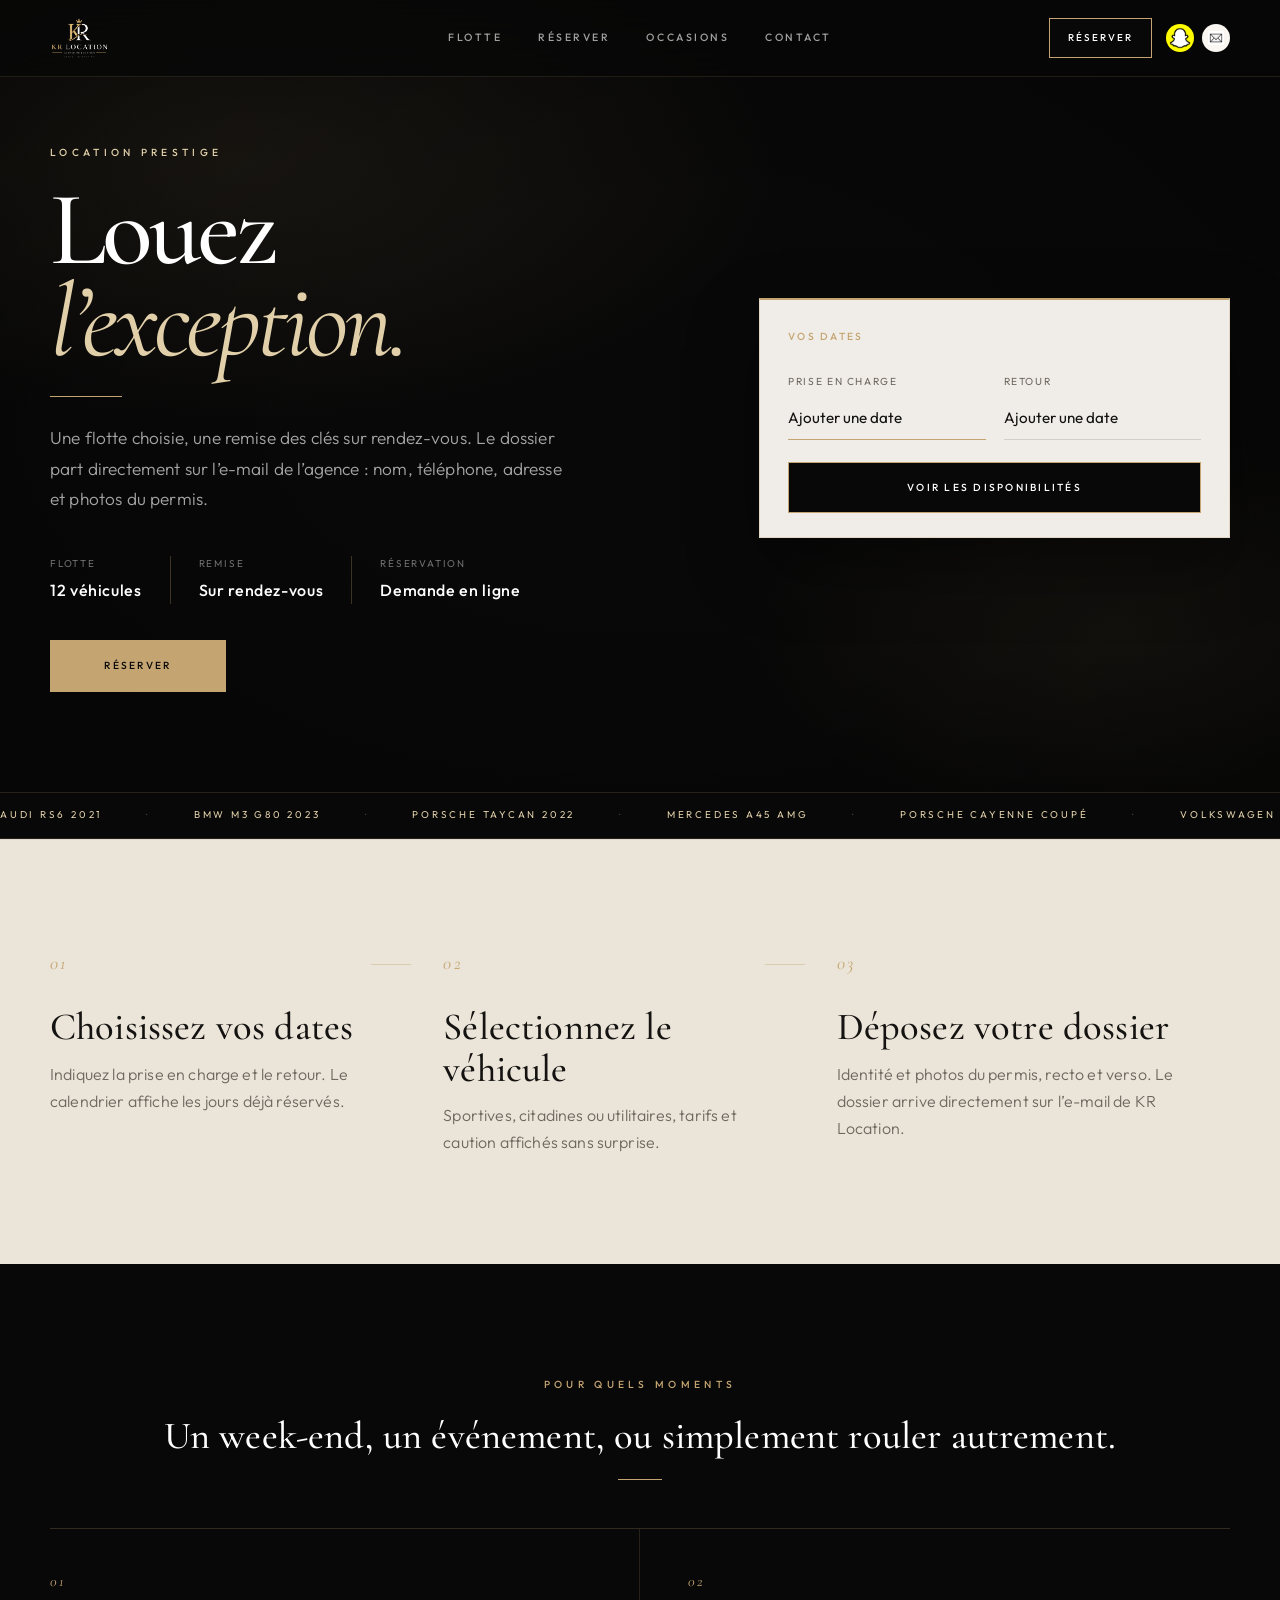
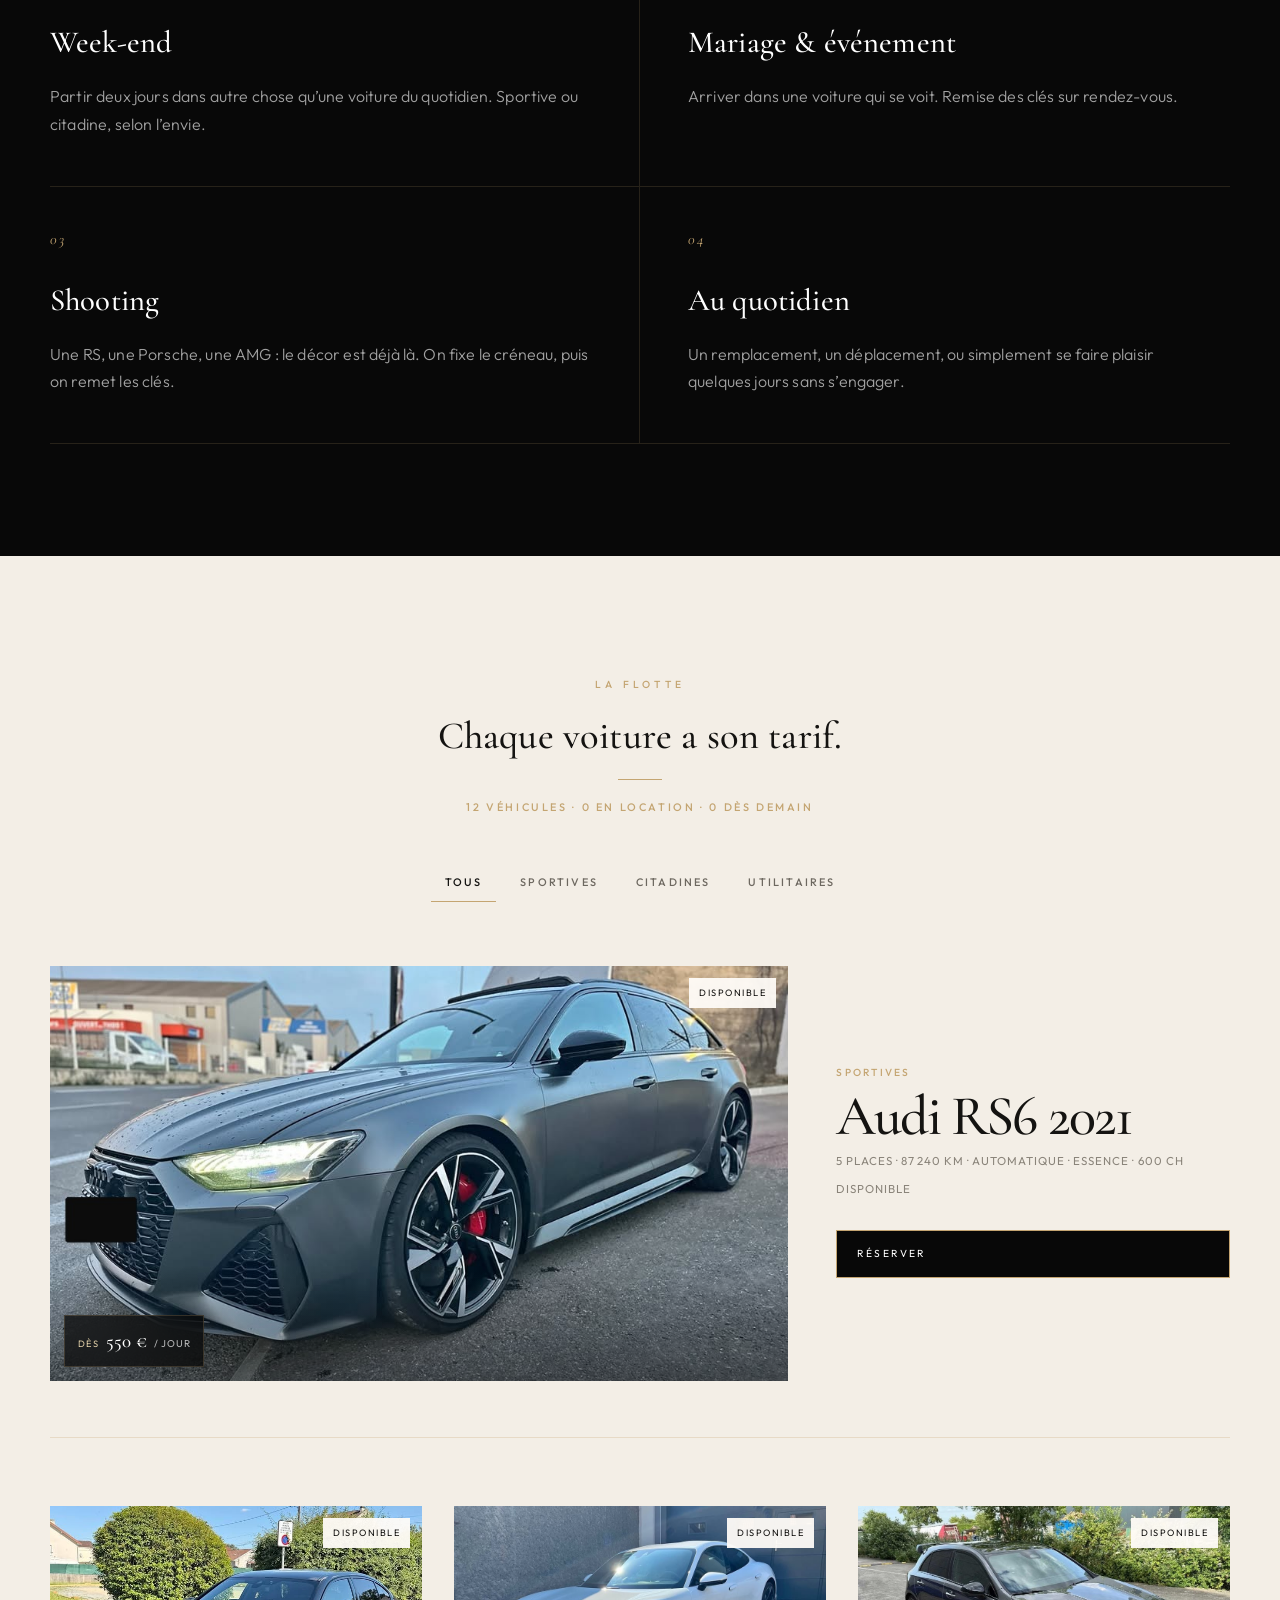
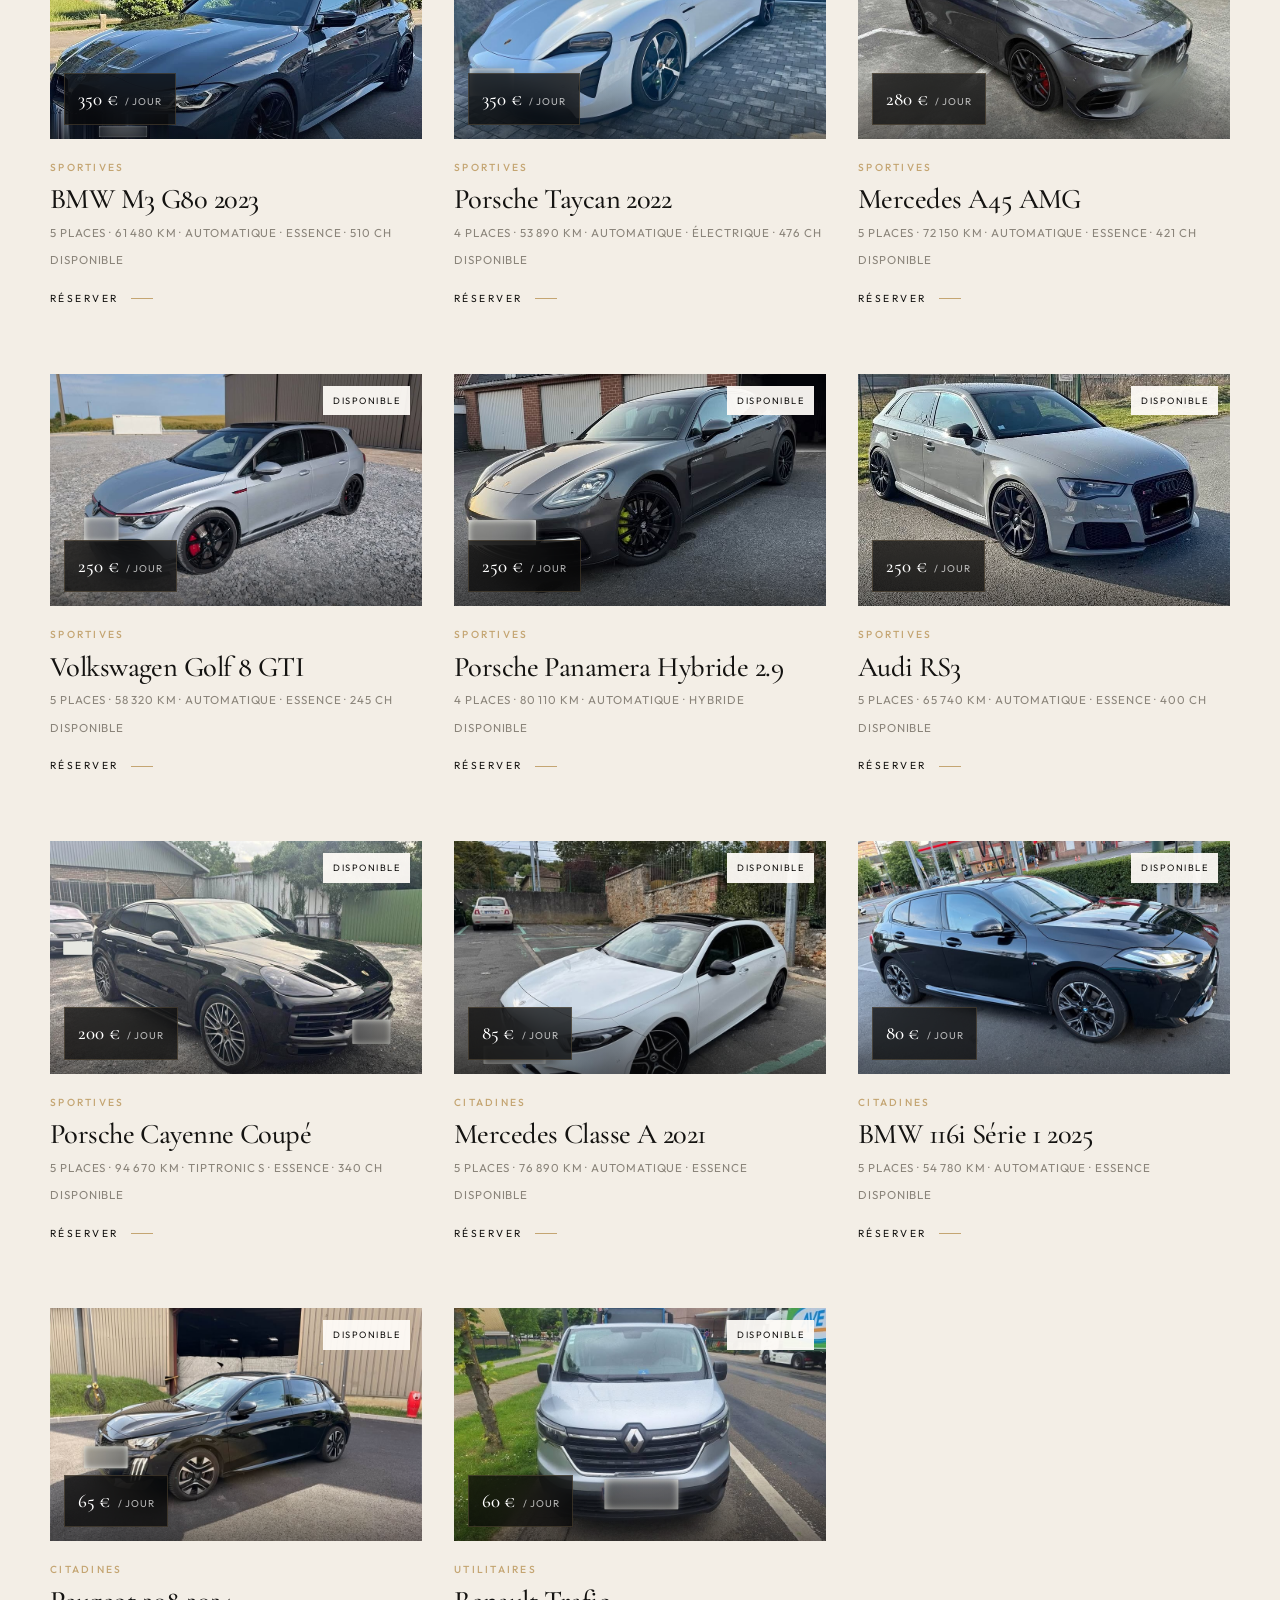
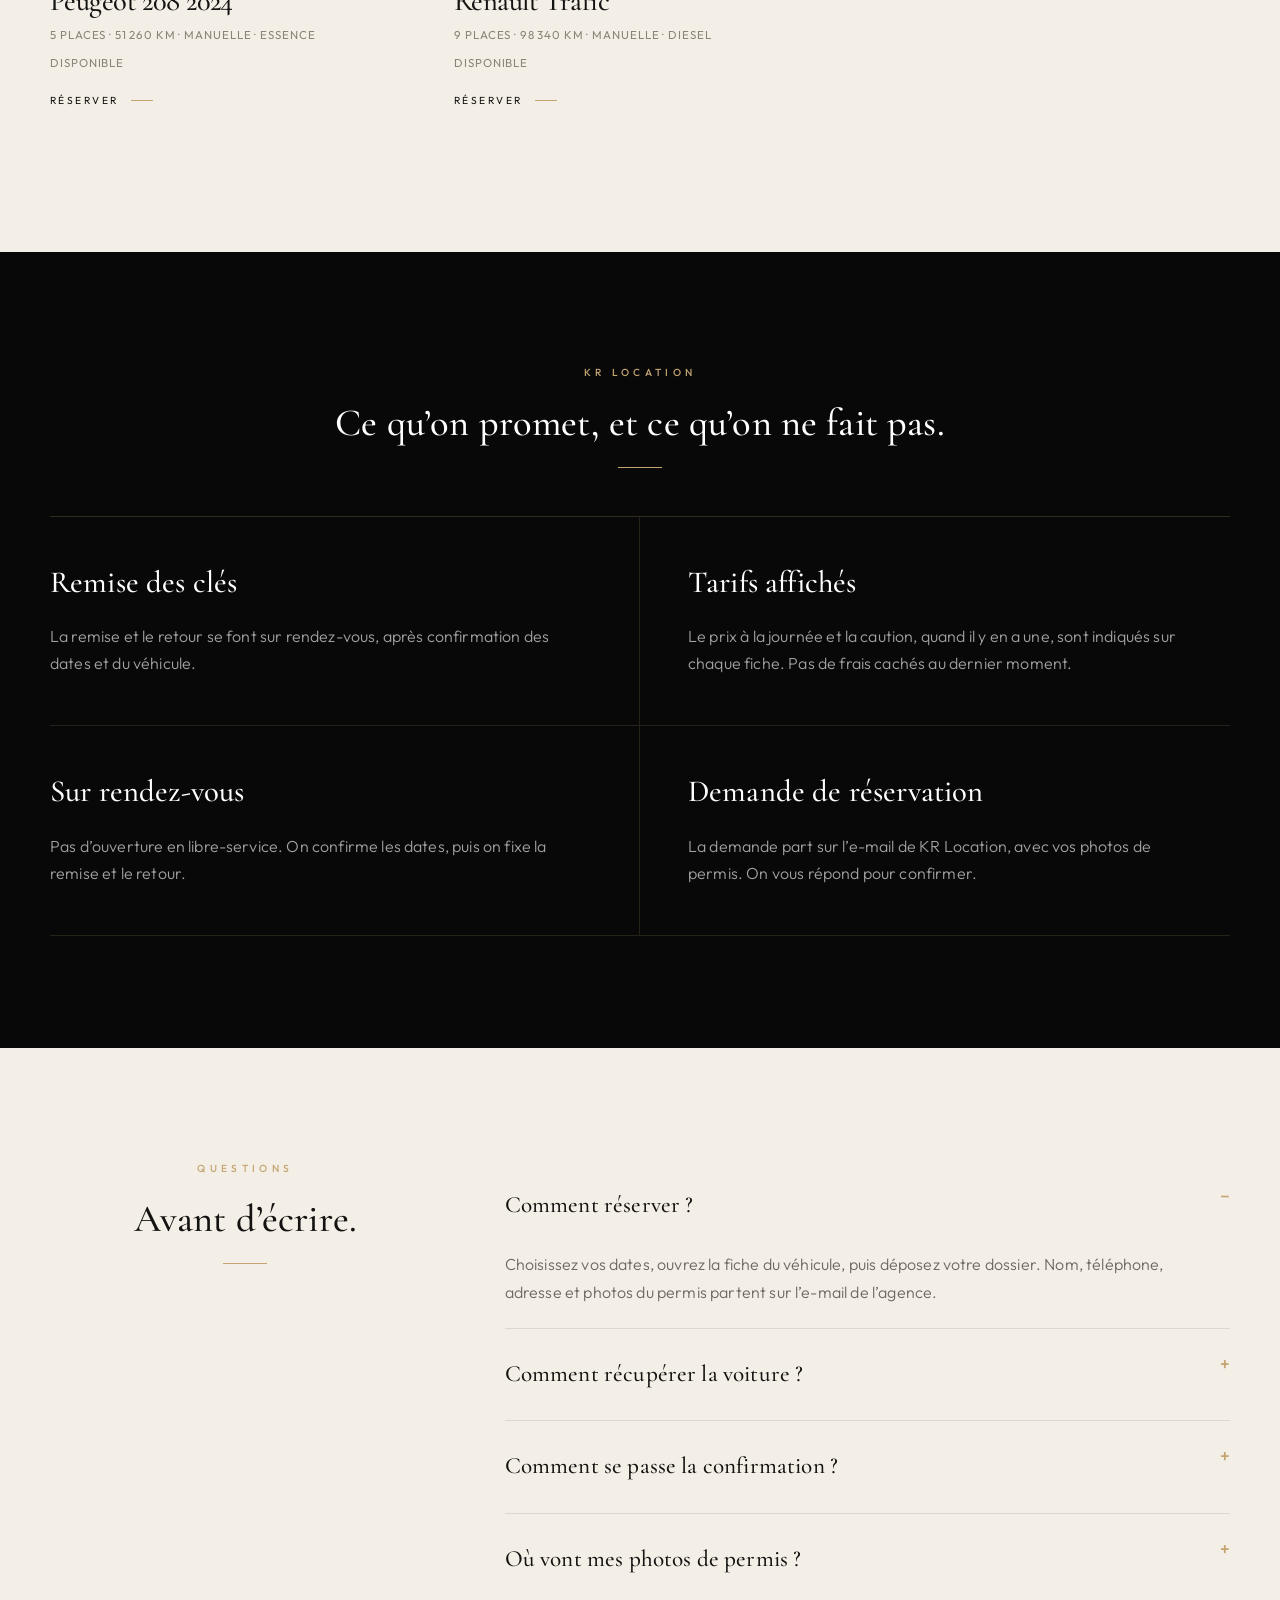
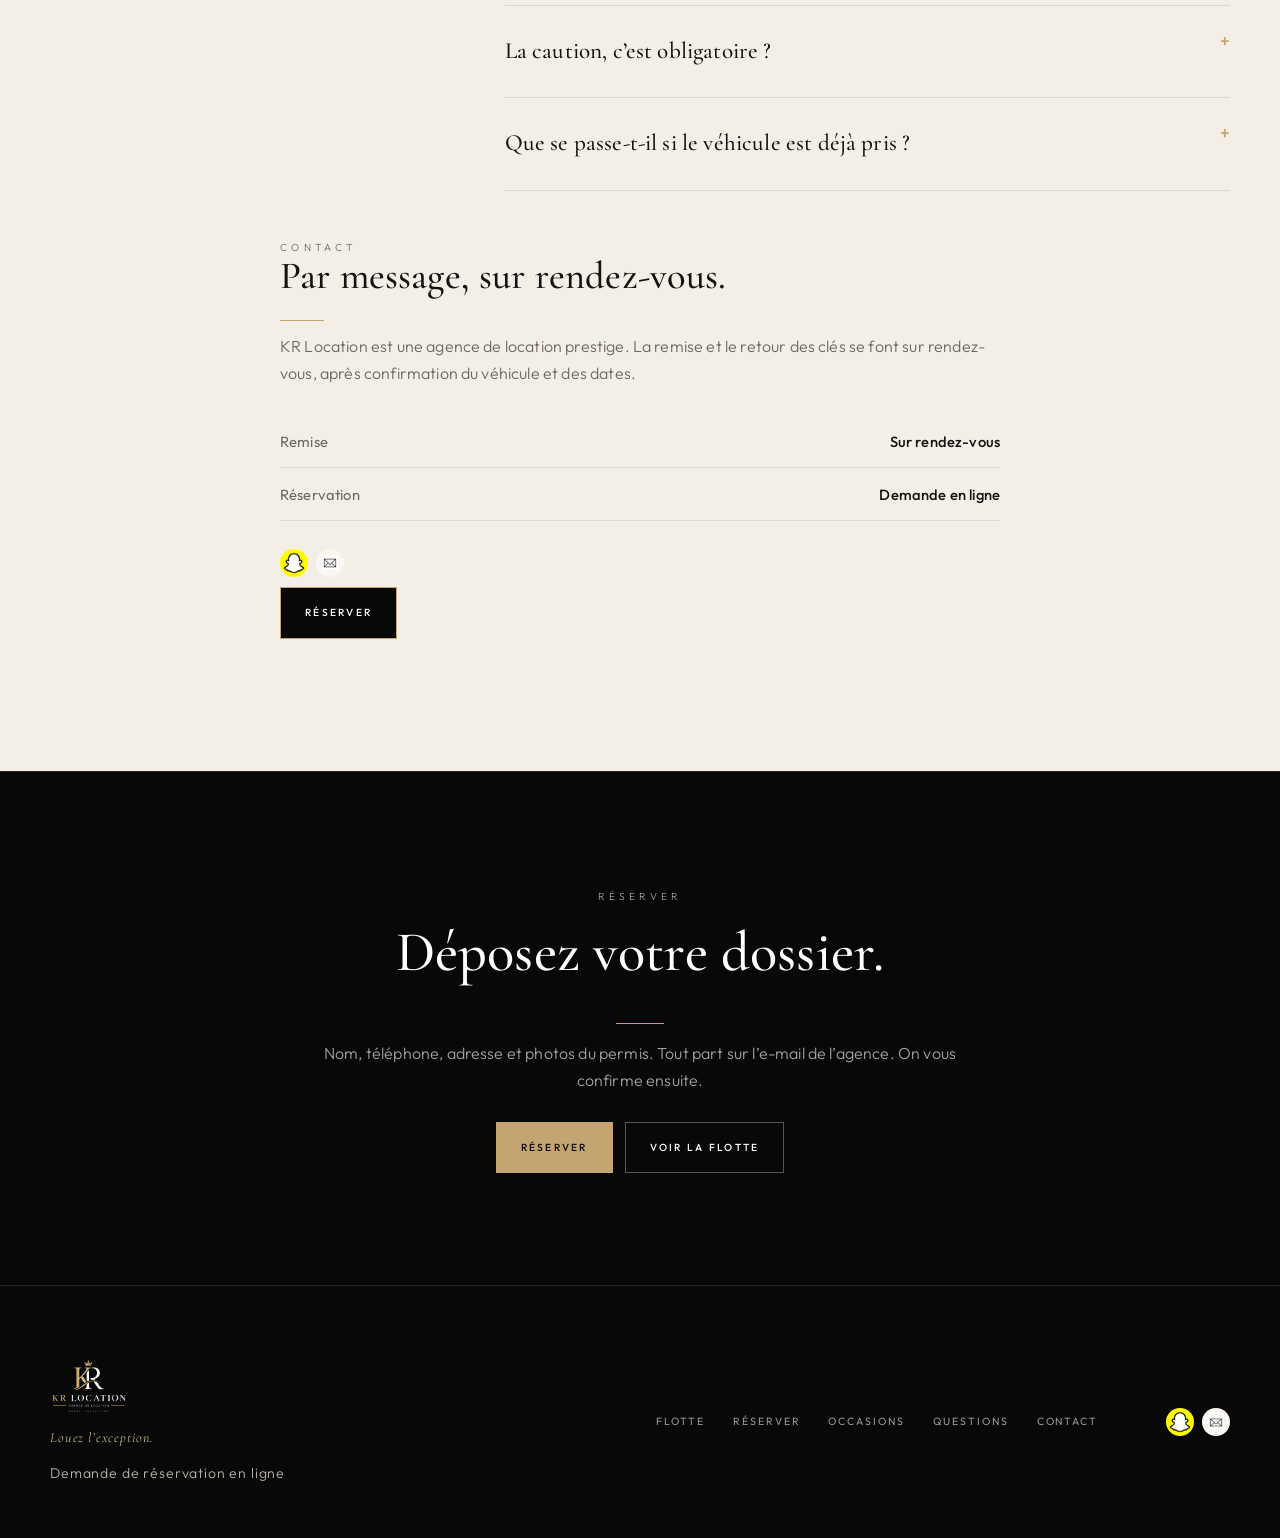
==== commit da11ff22: "Send license photos as real email attachments instead of dropping them on the AJAX path. Co-authored" ====
--- a/resa.html
+++ b/resa.html
@@ -18,7 +18,7 @@
       rel="stylesheet"
     />
     <link rel="icon" type="image/png" href="images/logo.png?v=54" />
-    <link rel="stylesheet" href="css/styles.css?v=55" />
+    <link rel="stylesheet" href="css/styles.css?v=56" />
   </head>
   <body>
     <div class="toast" id="dossierToast" hidden>
@@ -365,6 +365,7 @@
             <input type="hidden" name="Retour" id="bookingToField" />
             <input type="hidden" name="Agence" value="KR Location" />
             <input type="hidden" name="Véhicule" id="bookingVehicleName" />
+            <input type="hidden" name="Photos" id="bookingPhotosNote" />
 
             <div class="booking-pane is-on" data-pane="1">
               <p class="booking-kicker">Location</p>
@@ -403,13 +404,13 @@
               <p class="booking-kicker">Photos du permis</p>
               <div class="booking-grid">
                 <label class="file-field">
-                  <input type="file" name="permis_recto" accept="image/jpeg,image/png,image/webp,image/heic" required />
+                  <input type="file" name="Permis_recto" accept="image/jpeg,image/png,image/webp,image/heic" required />
                   <span>Permis — recto</span>
                   <strong data-file-name>Ajouter une photo</strong>
                   <img data-file-preview alt="" hidden />
                 </label>
                 <label class="file-field">
-                  <input type="file" name="permis_verso" accept="image/jpeg,image/png,image/webp,image/heic" required />
+                  <input type="file" name="Permis_verso" accept="image/jpeg,image/png,image/webp,image/heic" required />
                   <span>Permis — verso</span>
                   <strong data-file-name>Ajouter une photo</strong>
                   <img data-file-preview alt="" hidden />
@@ -431,13 +432,13 @@
         <div class="booking-done" id="bookingDone" hidden>
           <p class="eyebrow">Dossier reçu</p>
           <h2>Tout est arrivé sur l’e-mail de KR Location.</h2>
-          <p>Nom, téléphone, adresse et photos du permis. On vous écrit pour confirmer les dates et fixer la remise des clés.</p>
+          <p>Nom, téléphone, adresse et les 2 photos du permis (pièces jointes du mail, icône trombone). On vous écrit pour confirmer les dates.</p>
           <button class="btn" type="button" id="bookingDoneClose">Fermer</button>
         </div>
       </article>
     </dialog>
 
-    <script src="js/vehicles.js?v=55"></script>
-    <script src="js/app.js?v=55"></script>
+    <script src="js/vehicles.js?v=56"></script>
+    <script src="js/app.js?v=56"></script>
   </body>
 </html>
